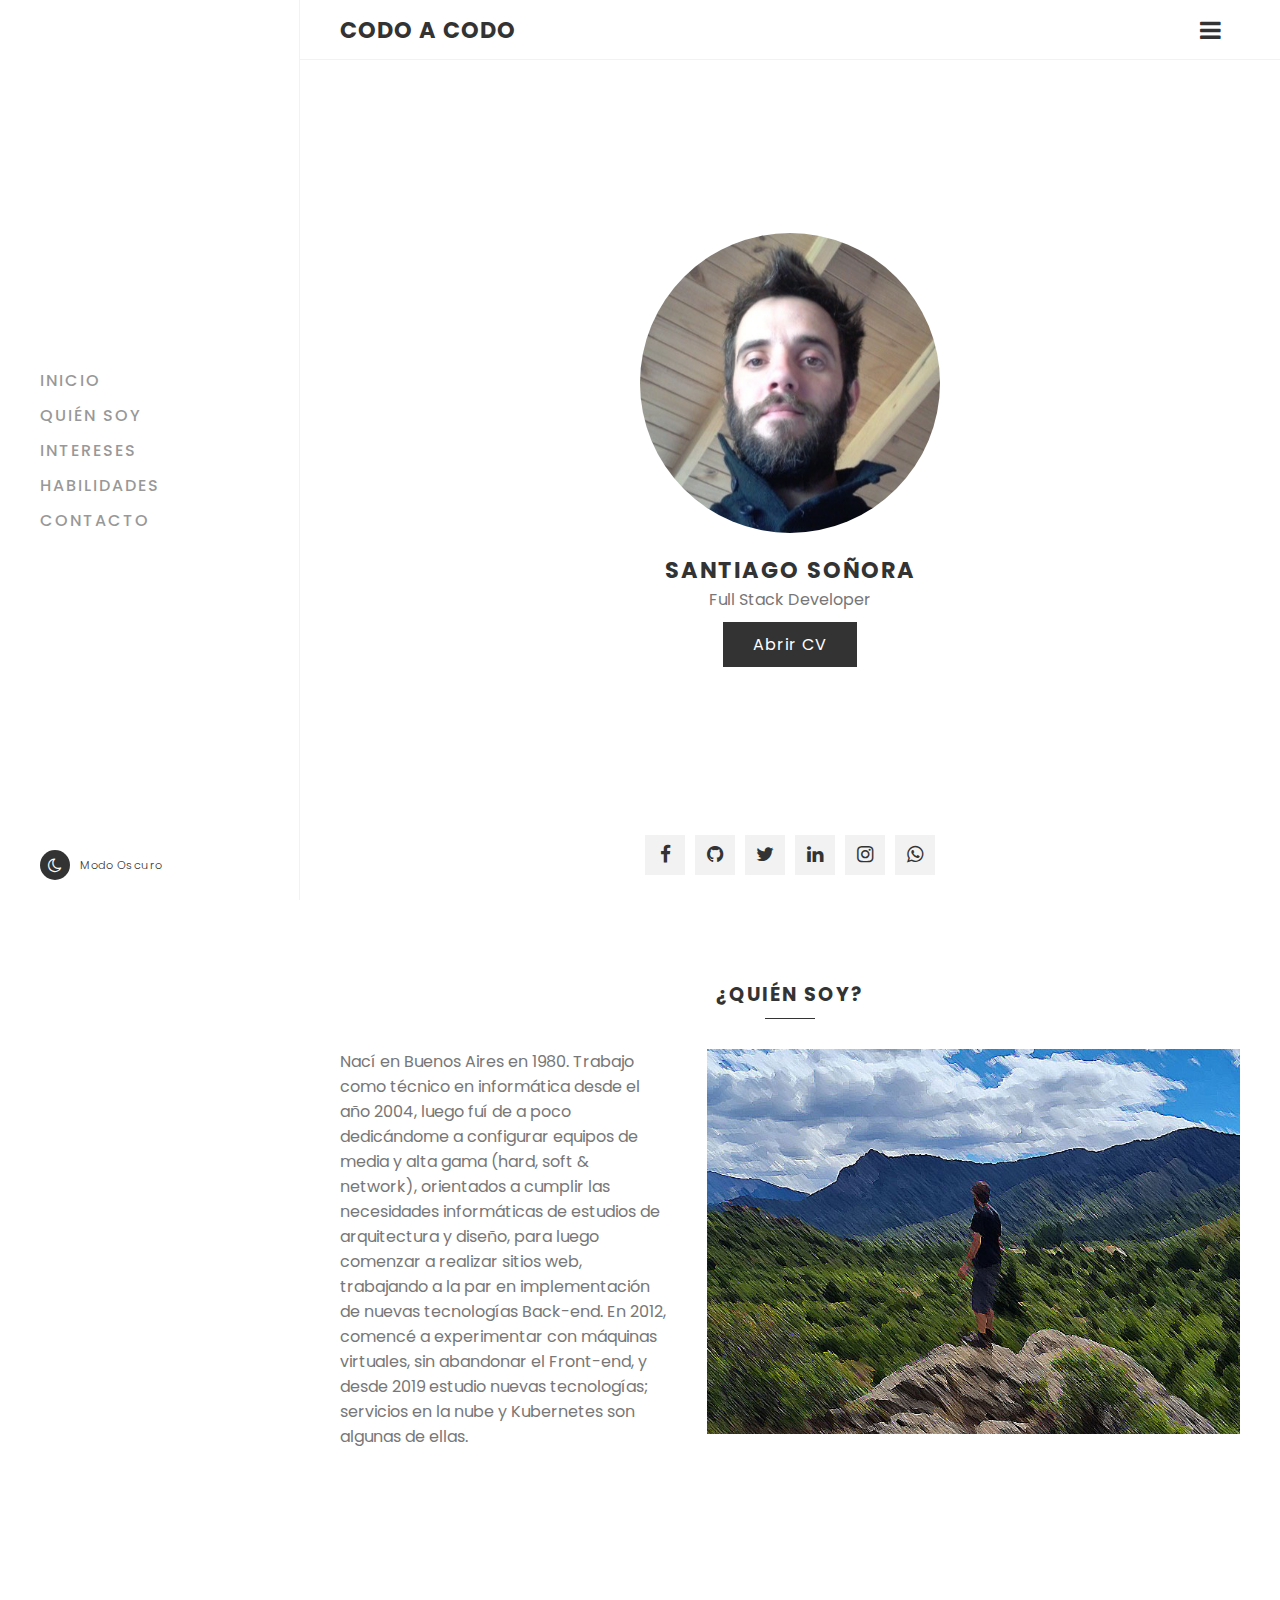
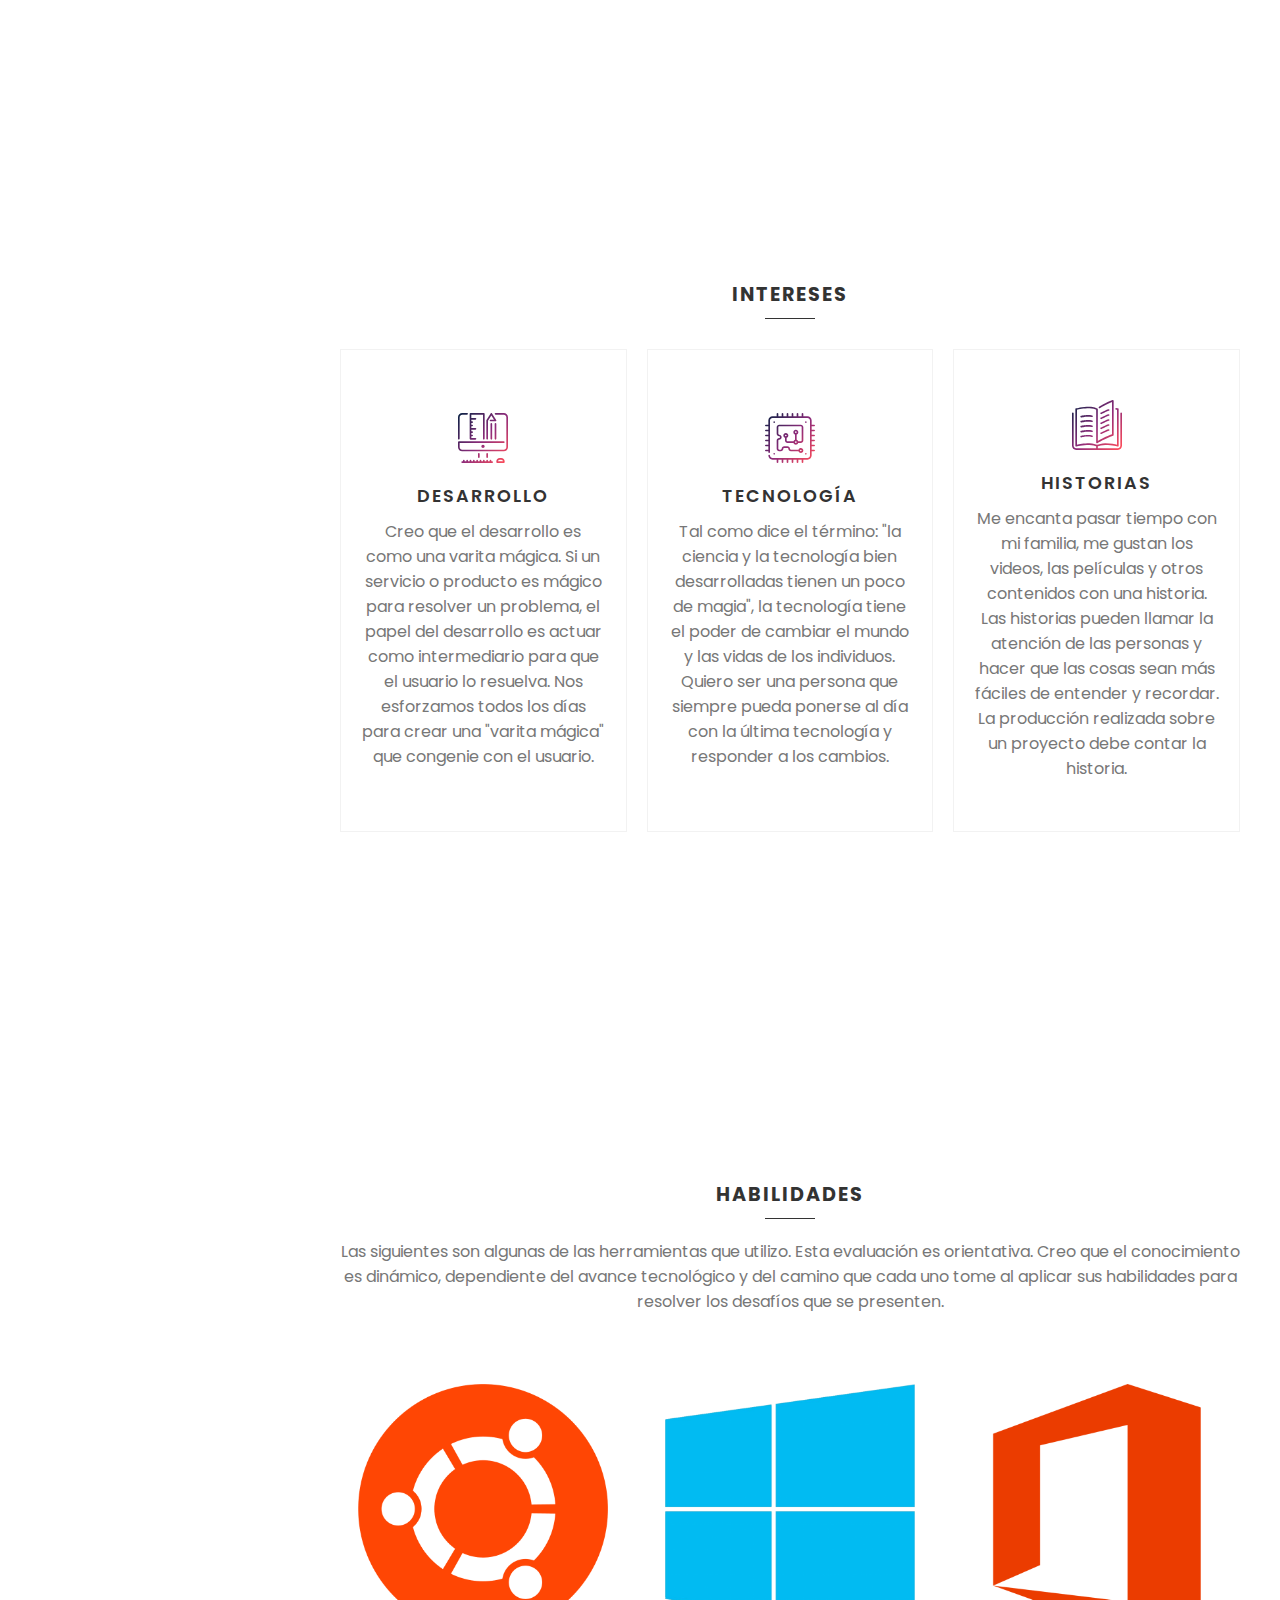
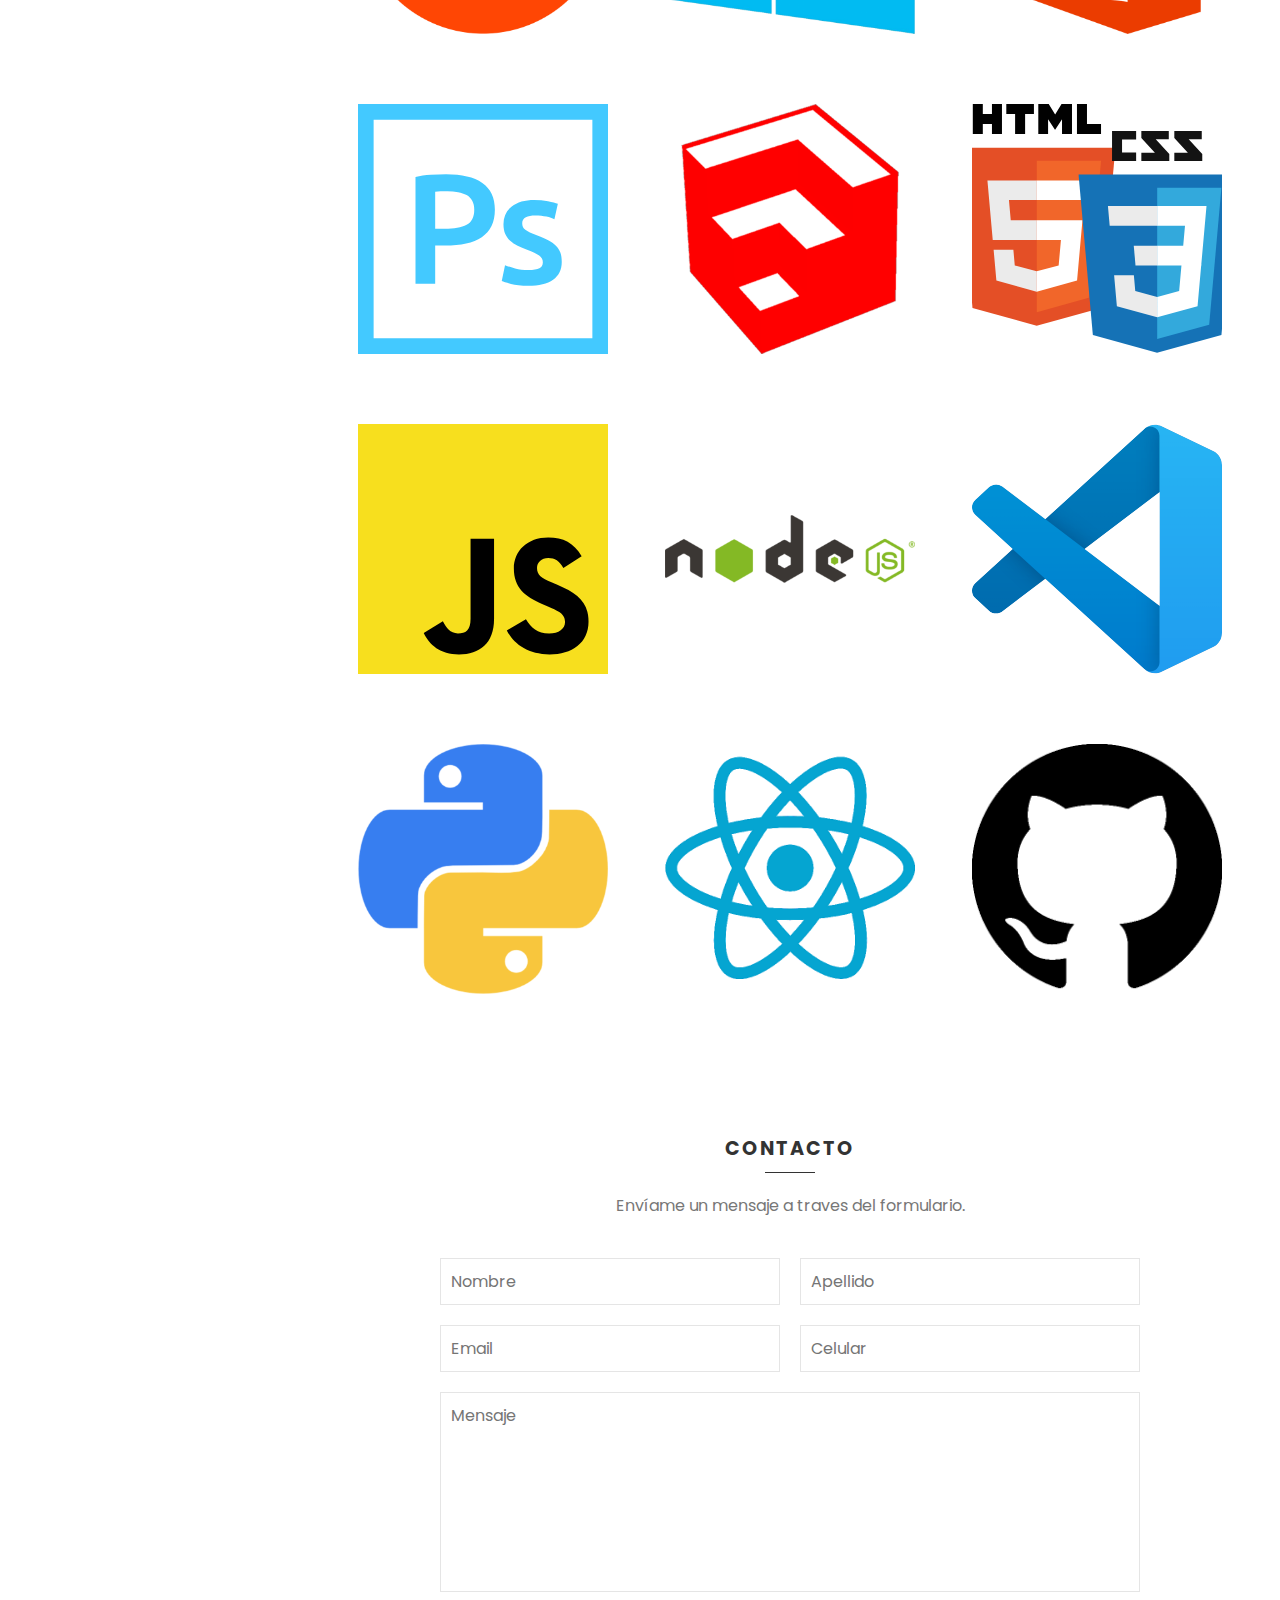
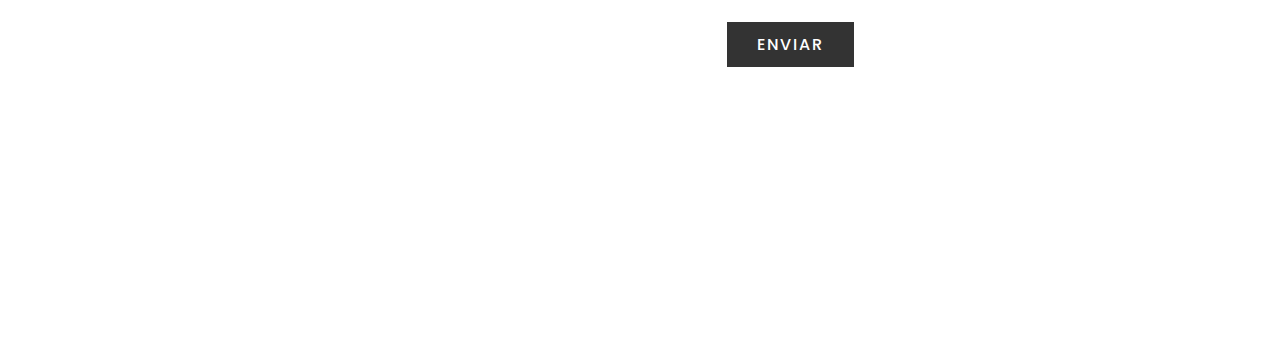
==== Website/index.html @ 081f9bcc "Add files via upload" ====
<!DOCTYPE html>
<html lang="es">
<head>
    <meta charset="UTF-8">
    <link rel="icon" href="img/S.ico">
    <meta http-equiv="X-UA-Compatible" content="IE=edge">
    <meta name="viewport" content="width=device-width, initial-scale=1.0">
    <title>Santiago Soñora</title>
    <link rel="stylesheet" href="https://cdnjs.cloudflare.com/ajax/libs/font-awesome/4.7.0/css/font-awesome.css" integrity="sha512-5A8nwdMOWrSz20fDsjczgUidUBR8liPYU+WymTZP1lmY9G6Oc7HlZv156XqnsgNUzTyMefFTcsFH/tnJE/+xBg==" crossorigin="anonymous" referrerpolicy="no-referrer" />
    <link rel="stylesheet" href="css/styles.css">
</head>
<body>
    <div class="contenedor">
        <div class="selector">
            <ul>
                <li><a href="#inicio" onclick="toggleMenu();">Inicio</a></li>
                <li><a href="#quiensoy" onclick="toggleMenu();">Quién Soy</a></li>
                <li><a href="#intereses" onclick="toggleMenu();">Intereses</a></li>
                <li><a href="#habilidades" onclick="toggleMenu();">Habilidades</a></li>
                <li><a href="#contacto" onclick="toggleMenu();">Contacto</a></li>
            </ul>
            <div class="tema"></div>
        </div>
        <div class="principal">
            <div class="superior">
                <a href="#" class="logo">Codo a codo</a>
                <div class="toggle">
                    <i class="fa fa-bars" aria-hidden="true"></i>
                </div>                
            </div>

            <!-- Inicio -->
            <section class="inicio" id="inicio">
                <div class="contenido">
                    <div class="imgBx">
                        <img src="img/user.jpg" alt="">
                    </div>
                    <h3>Santiago Soñora</h3>
                    <p>Full Stack Developer</p>
                    <a href="CV/index.html" class="btn">Abrir CV</a>
                    <ul class="RedesSociales">
                        <li><a href="https://www.facebook.com/sntgchns"><i class="fa fa-facebook" aria-hidden="true"></i></a></li>
                        <li><a href="https://github.com/sntgchns"><i class="fa fa-github" aria-hidden="true"></i></a></li>
                        <li><a href="https://twitter.com/santiagochinas"><i class="fa fa-twitter" aria-hidden="true"></i></a></li>
                        <li><a href="https://linkedin.com/in/sntgchns"><i class="fa fa-linkedin" aria-hidden="true"></i></a></li>
                        <li><a href="https://instagram.com/santiagochinas"><i class="fa fa-instagram" aria-hidden="true"></i></a></li>
                        <li><a href="https://wa.me/5492944960009"><i class="fa fa-whatsapp" aria-hidden="true"></i></a></li>
                    </ul>
                </div>
            </section>

            <!-- Quién Soy -->
            <section class="quiensoy ajuste" id="quiensoy">
                <div class="título">
                    <h2>¿Quién Soy?</h2>
                </div>
                <div class="contenido">
                    <div class="textBox">
                        <p>Nací en Buenos Aires en 1980. Trabajo como técnico en informática desde el año 2004, luego fuí de a poco dedicándome a configurar equipos de media y alta gama (hard, soft & network), orientados a cumplir las necesidades informáticas de estudios de arquitectura y diseño, para luego comenzar a realizar sitios web, trabajando a la par en implementación de nuevas tecnologías Back-end. En 2012, comencé a experimentar con máquinas virtuales, sin abandonar el Front-end, y desde 2019 estudio nuevas tecnologías; servicios en la nube y Kubernetes son algunas de ellas.</p>
                    </div>
                    <div class="imgBx">
                        <img src="img/bg1.jpg" alt="">
                    </div>
                </div>
            </section>

            <!-- Intereses -->
            <section class="intereses ajuste" id="intereses">
                <div class="título">
                    <h2>INTERESES</h2>
                    <p></p>
                </div>
                <div class="contenido">
                    <div class="intBox">
                        <img src="img/design-skills.svg" alt="">
                        <h2>DESARROLLO</h2>
                        <p>Creo que el desarrollo es como una varita mágica. Si un servicio o producto es mágico para resolver un problema, el papel del desarrollo es actuar como intermediario para que el usuario lo resuelva. Nos esforzamos todos los días para crear una "varita mágica" que congenie con el usuario.</p>
                    </div>
                    <div class="intBox">
                        <img src="img/tech.svg" alt="">
                        <h2>TECNOLOGÍA</h2>
                        <p>Tal como dice el término: "la ciencia y la tecnología bien desarrolladas tienen un poco de magia", la tecnología tiene el poder de cambiar el mundo y las vidas de los individuos. Quiero ser una persona que siempre pueda ponerse al día con la última tecnología y responder a los cambios.</p>
                    </div>
                    <div class="intBox">
                        <img src="img/book-open.svg" alt="">
                        <h2>HISTORIAS</h2>
                        <p>Me encanta pasar tiempo con mi familia, me gustan los videos, las películas y otros contenidos con una historia. Las historias pueden llamar la atención de las personas y hacer que las cosas sean más fáciles de entender y recordar. La producción realizada sobre un proyecto debe contar la historia.</p>
                    </div>
                </div>
            </section>

            <!-- Habilidades -->
            <section class="habilidades ajuste" id="habilidades">
                <div class="título">
                    <h2>HABILIDADES</h2>
                    <p>Las siguientes son algunas de las herramientas que utilizo. Esta evaluación es orientativa. Creo que el conocimiento es dinámico, dependiente del avance tecnológico y del camino que cada uno tome al aplicar sus habilidades para resolver los desafíos que se presenten.</p>
                </div>
                    <div class="contenido">
                        <div class="habBx">
                            <div class="imgBx">
                                <img src="img/Ubuntu.png" alt="">
                            </div>
                            <div class="textBx">
                                <h3>Linux </h3>
                                <p>7 Años</p>
                            </div>
                        </div>
                        <div class="habBx">
                            <div class="imgBx">
                                <img src="img/Windows.png" alt="">
                            </div>
                            <div class="textBx">
                                <h3>Windows </h3>
                                <p>15 Años</p>
                            </div>
                        </div>
                        <div class="habBx">
                            <div class="imgBx">
                                <img src="img/Office.png" alt="">
                            </div>
                            <div class="textBx">
                                <h3>Office </h3>
                                <p>15 Años</p>
                            </div>
                        </div>
                        <div class="habBx">
                            <div class="imgBx">
                                <img src="img/ps.svg" alt="">
                            </div>
                            <div class="textBx">
                                <h3>Photoshop </h3>
                                <p>3 Años</p>
                            </div>
                        </div>
                        <div class="habBx">
                            <div class="imgBx">
                                <img src="img/SketchUp.png" alt="">
                            </div>
                            <div class="textBx">
                                <h3>SketchUp </h3>
                                <p>7 Años</p>
                            </div>
                        </div>
                        <div class="habBx">
                            <div class="imgBx">
                                <img src="img/html.svg" alt="">
                            </div>
                            <div class="textBx">
                                <h3>HTML/CSS </h3>
                                <p>2 Años</p>
                            </div>
                        </div>
                        <div class="habBx">
                            <div class="imgBx">
                                <img src="img/js.svg" alt="">
                            </div>
                            <div class="textBx">
                                <h3>JavaScript </h3>
                                <p>1 Año</p>
                            </div>
                        </div>
                        <div class="habBx">
                            <div class="imgBx">
                                <img src="img/NodeJS.png" alt="">
                            </div>
                            <div class="textBx">
                                <h3>Node JS </h3>
                                <p>1 Año</p>
                            </div>
                        </div>
                        <div class="habBx">
                            <div class="imgBx">
                                <img src="img/vscode.svg" alt="">
                            </div>
                            <div class="textBx">
                                <h3>Visual Studio Code </h3>
                                <p>2 Años</p>
                            </div>
                        </div>
                        <div class="habBx">
                            <div class="imgBx">
                                <img src="img/Python.png" alt="">
                            </div>
                            <div class="textBx">
                                <h3>Python </h3>
                                <p>1 Año</p>
                            </div>
                        </div>
                        <div class="habBx">
                            <div class="imgBx">
                                <img src="img/React.png" alt="">
                            </div>
                            <div class="textBx">
                                <h3>React JS </h3>
                                <p>1 Año</p>
                            </div>
                        </div>
                        <div class="habBx">
                            <div class="imgBx">
                                <img src="img/github.png" alt="">
                            </div>
                            <div class="textBx">
                                <h3>GitHub </h3>
                                <p>1 Año</p>
                            </div>
                        </div>
                    </div>
            </section>

            <!-- Contacto -->
            <section class="contacto ajuste" id="contacto">
                <div class="título">
                    <h2>Contacto</h2>
                    <p>Envíame un mensaje a traves del formulario.</p>
                </div>
                <form action="enviar.php" class="formulario" method="post">
                    <div class="fila">
                        <input type="text" id="nombre" class="nombre" name="nombre" placeholder="Nombre" required>
                        <input type="text" id="apellido" class="apellido" name="apellido" placeholder="Apellido" required>
                    </div>
                    <div class="fila">
                        <input type="email" id="email" class="email" name="email" placeholder="Email" required>
                        <input type="number" id="celular" class="celular" name="celular" placeholder="Celular" required>
                    </div>
                    <div class="fila2">
                        <textarea id="mensaje" class="mensaje" name="mensaje" placeholder="Mensaje"></textarea>
                    </div>
                    <div class="fila2">
                        <input type="submit" class="btn" value="Enviar">
                    </div>
                </form>
            </section>

            <!-- Copyright
            <div class="copyright">
                <p>Copyright © 2021 Santiago Soñora. Derechos Reservados.</p>
            </div> -->
        </div>
    </div>
    <script>
        let toggle = document.querySelector('.toggle');
        let superior = document.querySelector('.superior');
        let selector = document.querySelector('.selector');
        let principal = document.querySelector('.principal');        
        let tema = document.querySelector('.tema');
        let body = document.querySelector('body');
        toggle.onclick = function(){
            toggle.classList.toggle('active');
            superior.classList.toggle('active');
            selector.classList.toggle('active');
            principal.classList.toggle('active');
        }
        tema.onclick = function(){
            body.classList.toggle('oscuro');
        }
            function toggleMenu(){
        let selector = document.querySelector('.selector');
        let principal = document.querySelector('.principal');
        selector.classList.remove('active');
        principal.classList.remove('active');
        }
    </script>
</body>
</html>
---- Website/css/styles.css ----
@import url('https://fonts.googleapis.com/css?family=Poppins:200,300,400,500,600,700,800,900&display=swap');
*
{
    margin: 0;
    padding: 0;
    box-sizing: border-box;
    font-family: 'Poppins', sans-serif;
    scroll-behavior: smooth;
}
:root
{
    --black: #333;
    --black2:#333;
    --white: #fff;
    --white2: #fff;
}
.oscuro
{
    --black: #fff;
    --black2:#444;
    --white: #333;
    --white2: #444;
}
body
{
    overflow-x: hidden;
}
.contenedor
{
    position: relative;
    width: 100%;
}
.selector
{
    position: fixed;
    width: 300px;
    height: 100%;
    border-right: 1px solid rgba(0, 0, 0, 0.05);
    background: var(--white2);
    display: flex;
    justify-content: center;
    align-items: center;
    overflow: hidden;
    transition: width 0.5s, left 0.5s;
}
.oscuro .selector
{
    border-right: 1px solid rgba(0, 0, 0, 0.5);
}
.selector.active
{
    width: 0;
}
.selector ul
{
    position: relative;
    top: 0;
    left: 0;
    width: 100%;
    padding: 20px 40px;
}
.selector ul li
{
    position: relative;
    width: 100%;
    list-style: none;
}
.selector ul li a
{
    position: relative;
    display: block;
    width: 100%;
    margin: 10px 0;
    white-space: normal;
    display: flex;
    text-transform: uppercase;
    text-decoration: none;
    color: var(--black);
    font-weight: 500;
    letter-spacing: 2px;
    opacity: 0.5;
}
.selector ul li a:hover
{
    opacity: 1;
}
.principal
{
    position: absolute;
    width: calc(100% - 300px);
    left: 300px;
    background: var(--white);
    min-height: 100vh;
    transition: width 0.5s, left 0.5s;
}
.principal.active
{    
    width: calc(100% - 0px);
    left: 0px;
}
.principal .superior
{
    position: fixed;
    top: 0;
    width: calc(100% - 300px);
    left: 300px;
    background: var(--white2);
    border-bottom: 1px solid rgba(0, 0, 0, 0.05);
    height: 60px;
    padding: 0 40px;
    display: flex;
    justify-content: space-between;
    align-items: center;
    z-index: 1000;
    transition: width 0.5s, left 0.5s;
}
.oscuro .principal .superior
{
    border-bottom: 1px solid rgba(0, 0, 0, 0.5);
}
.principal .superior.active
{
    width: calc(100% - 0px);
    left: 0px;
}
.principal .superior .logo
{
    color: var(--black);
    font-weight: 700;
    text-decoration: none;
    font-size: 1.4em;
    text-transform: uppercase;
    letter-spacing: 1px;
}
.principal .superior .toggle
{
    position: relative;
    width: 60px;
    height: 60px;
    cursor: pointer;
    display: flex;
    justify-content: center;
    align-items: center;
    font-size: 24px;
    color: var(--black);
}
section
{
    position: relative;
    min-height: 100vh;
}
.inicio
{
    display: flex;
    justify-content: center;
    align-items: center;
    padding: 0 20px;
}
.inicio .contenido
{
    display: flex;
    flex-direction: column;
    align-items: center;
    justify-content: center;
}
.inicio .imgBx
{
    position: relative;
    width: 300px;
    height: 300px;
    overflow: hidden;
    border-radius: 50%;
    margin-bottom: 20px;
}
.inicio .imgBx img
{
    position: absolute;
    top: 0;
    left: 0;
    width: 100%;
    height: 100%;
    object-fit: cover;
}
h3
{
    position: relative;
    font-size: 1.4em;
    color: var(--black);
    letter-spacing: 2px;
    text-transform: uppercase;
}
p
{
    color: #777;
}
.oscuro p
{
    color: var(--black);
}
.btn
{
    position: relative;
    display: inline-block;
    padding: 10px 30px;
    background: var(--black2);
    color: #fff;
    font-weight: 400;
    letter-spacing: 1px;
    margin-top: 10px;
    text-decoration: none;
}
.oscuro .btn:hover
{
    background: #2196f3;
}
.RedesSociales
{
    position: absolute;
    bottom: 20px;
    display: flex;
}
.RedesSociales li
{
    list-style: none;
}
.RedesSociales li a
{
    display: inline-block;
    width: 40px;
    height: 40px;
    background: rgba(0, 0, 0, 0.05);
    margin: 5px;
    display: flex;
    justify-content: center;
    align-items: center;
    text-decoration: none;
    color: var(--black);
    font-size: 1.2em;
}
.RedesSociales li a:hover
{
    background: var(--black2);
    color: #fff;
}
.oscuro .RedesSociales li a:hover
{
    background: #2196f3;
}
.ajuste
{
    position: relative;
    min-height: 100vh;
    width: 100%;
    padding: 0 40px;
    padding-top: 80px;
    background: var(--white);
    color: var(--black);
    display: inline-block;
}
.título
{
    width: 100%;
    text-align: center;
}
.título h2
{
    position: relative;
    text-transform: uppercase;
    letter-spacing: 2px;
    font-size: 1.2em;
    margin-bottom: 30px;
}
.título h2::before
{
    content: '';
    position: absolute;
    left: 50%;
    transform: translateX(-50%);
    bottom: -10px;
    width: 50px;
    height: 1px;
    background: var(--black);
}
.quiensoy .contenido
{
    display: flex;
    justify-content: space-between;
    margin-top: 40px;
}
.quiensoy .contenido .textBox
{
    width: 49%;
    min-height: 49%;
}
.quiensoy .contenido .imgBx
{
    margin-left: 40px;
}
.quiensoy .contenido .imgBx img
{
    max-width: 100%;
}
.intereses .contenido
{
    display: grid;
    grid-template-columns: repeat(3,1fr);
    grid-gap: 20px;
    margin: 40px 0;
}
.intereses .contenido .intBox
{
    border: 1px solid rgba(0, 0, 0, 0.05);
    padding: 50px 20px;
    display: flex;
    background: var(--white2);
    justify-content: center;
    align-items: center;
    flex-direction: column;
}
.oscuro .intereses .contenido .intBox:hover
{
    background: #2196f3;
}
.intereses .contenido .intBox img
{
    max-width: 50px;
}
.oscuro .intereses .contenido .intBox img
{
    filter: hue-rotate(315deg);
}
.intereses .contenido .intBox h2
{
    font-size: 1.1em;
    margin-top: 20px;
    margin-bottom: 10px;
    font-weight: 600;
    color: var(--black);
    text-align: center;
    letter-spacing: 2px;
    text-transform: uppercase;
}
.intereses .contenido .intBox p
{
    text-align: center;
}
.habilidades .contenido
{
    display: grid;
    grid-template-columns: repeat(3,1fr);
    grid-gap: 20px;
    margin: 40px 0;
}
.habilidades .contenido .habBx
{
    position: relative;
    width: 100%;
    height: 300px;
    overflow: hidden;
}
.habilidades .contenido .habBx .imgBx
{
    position: relative;
    width: 250px;
    height: 250px;
    margin: 30px auto;
    transform: translateY(0);
    transition: 0.5s ease-in-out;
}
.habilidades .contenido .habBx:hover .imgBx
{
    transform: translateY(-100%);
}
.habilidades .contenido .habBx .imgBx img
{
    position: absolute;
    top: 0;
    left: 0;
    width: 100%;
    height: 100%;
    object-fit: cover;
}
.habilidades .contenido .habBx .textBx
{
    position: absolute;
    top: 0;
    left: 0;
    width: 100%;
    height: 100%;
    background: var(--black);
    display: flex;
    flex-direction: column;
    justify-content: center;
    align-items: center;
    transform: translateY(100%);
    transition: 0.5s ease-in-out;
}
.oscuro .habilidades .contenido .habBx .textBx
{
    background: #444;
}
.habilidades .contenido .habBx:hover .textBx
{    
    transform: translateY(0);
}
.habilidades .contenido .habBx .textBx h3
{
    color: #fff;
    font-size: 1em;
}
.testimonials .contenido
{
    display: grid;
    grid-template-columns: repeat(2,1fr);
    grid-gap: 20px;
    margin: 40px 0;
}
.testimonials .contenido .testimonialsBox
{
    background: var(--white2);
    border: 1px solid rgba(0, 0, 0, 0.05);
    box-shadow: 0 5px 15px rgba(0, 0, 0, 0.05);
    padding: 20px;
}
.oscuro .testimonials .contenido .testimonialsBox:hover
{
    background: #2196f3;
}
.testimonials .contenido .testimonialsBox .imgBx
{
    position: relative;
    width: 80px;
    height: 80px;
    margin-bottom: 10px;
}
.testimonials .contenido .testimonialsBox .imgBx img
{
    position: absolute;
    top: 0;
    left: 0;
    width: 100%;
    height: 100%;
    object-fit: cover;
}
.testimonials .contenido .testimonialsBox p
{
    font-style: italic;
}
.testimonials .contenido .testimonialsBox h4
{
    text-align: right;
    margin-top: 20px;
    text-transform: uppercase;
    letter-spacing: 2px;
    font-size: 1em;
    color: var(--black);
    line-height: 1.2em;
    font-weight: 600;
    border-right: 4px solid var(--black);
    padding-right: 10px;
}
.testimonials .contenido .testimonialsBox h4 span
{
    text-transform: initial;
    color: #aaa;
    letter-spacing: 1px;
    font-weight: 300;
    font-size: 0.7em;
}
.contacto
{
    display: flex;
    justify-content: flex-start;
    align-items: center;
    flex-direction: column;
}
.contacto .formulario
{
    position: relative;
    width: 100%;
    max-width: 700px;
    margin-top: 20px;
}
.contacto .formulario .fila
{
    width: 100%;
    display: grid;
    grid-template-columns: repeat(2,1fr);
    grid-gap: 20px;
    margin-top: 20px;
}
.contacto .formulario .fila2
{
    width: 100%;
    display: flex;
    justify-content: center;
    align-items: center;
    margin-top: 20px;
}
.contacto .formulario .fila input,
.contacto .formulario .fila2 textarea
{
    width: 100%;
    padding: 10px;
    border: none;
    outline: none;
    color: var(--black);
    background: var(--white2);
    font-size: 16px;
    border: 1px solid rgba(0, 0, 0, 0.1);
}
.contacto .formulario .fila  input[type="number"]::-webkit-inner-spin-button
{
    -webkit-appearance: none;
    margin: 0;
}
.contacto .formulario .fila2 textarea
{
    resize: none;
    height: 200px;
}
.contacto .formulario .fila2 input[type="submit"]
{
    background: var(--black2);
    color: #fff;
    padding: 10px 30px;
    display: inline-block;
    font-weight: 500;
    letter-spacing: 2px;
    cursor: pointer;
    font-size: 16px;
    text-transform: uppercase;
    max-width: 150px;
    border: none;
}
.oscuro .contacto .formulario .fila2 input[type="submit"]:hover
{
    background: #2196f3;
}
.copyright
{
    position: relative;
    bottom: 0;
    padding: 10px 40px;
    text-align: center;
}
.tema
{
    position: absolute;
    bottom: 20px;
    left: 40px;
    width: 30px;
    height: 30px;
    background: var(--black);
    color: var(--white);
    cursor: pointer;
    border-radius: 50%;
    display: flex;
    justify-content: center;
    align-items: center;
}
.tema::before
{
    content: '\f186';
    font-family: fontAwesome;
}
.oscuro .tema::before
{
    content: '\f185';
    font-family: fontAwesome;
}
.tema::after
{
    content: 'Modo Oscuro';
    position: absolute;
    left: 40px;
    font-size: 0.7em;
    color: var(--black);
    white-space: nowrap;
    font-weight: 300;
    letter-spacing: 1px;
    pointer-events: none;
}
.oscuro .tema::after
{
    content: 'Modo Claro';
}
@media (max-width: 992px)
{
    .tema
    {
        left: 20px;
    }
    .selector
    {
        left: -100%;
    }
    .selector.active
    {
        left: 0;
        width: 100%;
    }
    .principal
    {
        width: 100%;
        left: 0;
    }
    .principal.active
    {
        left: 100%;
    }
    .principal .superior
    {
        width: 100%;
        left: 0;
        padding: 0 20px;
    }
    .selector ul
    {
        padding: 20px 20px;
    }
    .inicio .imgBx
    {
        width: 250px;
        height: 250px;
    }
    .inicio h3,
    .inicio p
    {
        text-align: center;
    }
    .ajuste
    {
        padding: 0 20px;
        padding-top: 80px;
    }
    .quiensoy .contenido
    {
        flex-direction: column;
    }
    .quiensoy .contenido .textBox
    {
        width: 100%;
        min-width: 100%;
    }
    .quiensoy .contenido .imgBx
    {
        margin-left: 0;
        margin-top: 20px;
    }
    .intereses .contenido
    {
        grid-template-columns: repeat(2,1fr);
    }
    .habilidades .contenido
    {
        grid-template-columns: repeat(2,1fr);
    }
}
@media (max-width: 767px)
{
    .intereses .contenido
    {
        grid-template-columns: repeat(1,1fr);
    }
    .habilidades .contenido
    {
        grid-template-columns: repeat(1,1fr);
    }
    .testimonials .contenido
    {
        grid-template-columns: repeat(1,1fr);
    }
    .contacto .formulario .fila
    {
        grid-template-columns: repeat(1,1fr);
    }
    .contacto
    {
        margin-bottom: 100px;
    }
    .copyright
    {
        padding: 10px 20px;
    }
}
@media (max-width: 480px)
{
    .selector
    {
        left: -100%;
    }
    .selector ul
    {
        height: 65%;
    }
    .selector ul li a
    {
        padding: 12px;
        font-size: 26px;
        letter-spacing: 10px;
    }
    .selector.active ul li a
    {
        padding: 12px;
        font-size: 26px;
        letter-spacing: 10px;
    }
    .selector.active ul li a:hover
    {
        padding: 12px;
        font-size: 26px;
        letter-spacing: 10px;
        opacity: 1;
    }
    .selector.active
    {
        left: 0;
        width: 100%;
    }
    .principal
    {
        width: 100%;
        left: 0;
    }
    .principal.active
    {
        left: -500px;
    }
    .principal .superior
    {
        width: 100%;
        left: 0;
        padding: 0 20px;
    }
    .principal .superior.active
    {
        width: 100%;
        left: 0;
        padding: 0 20px;
    }
}
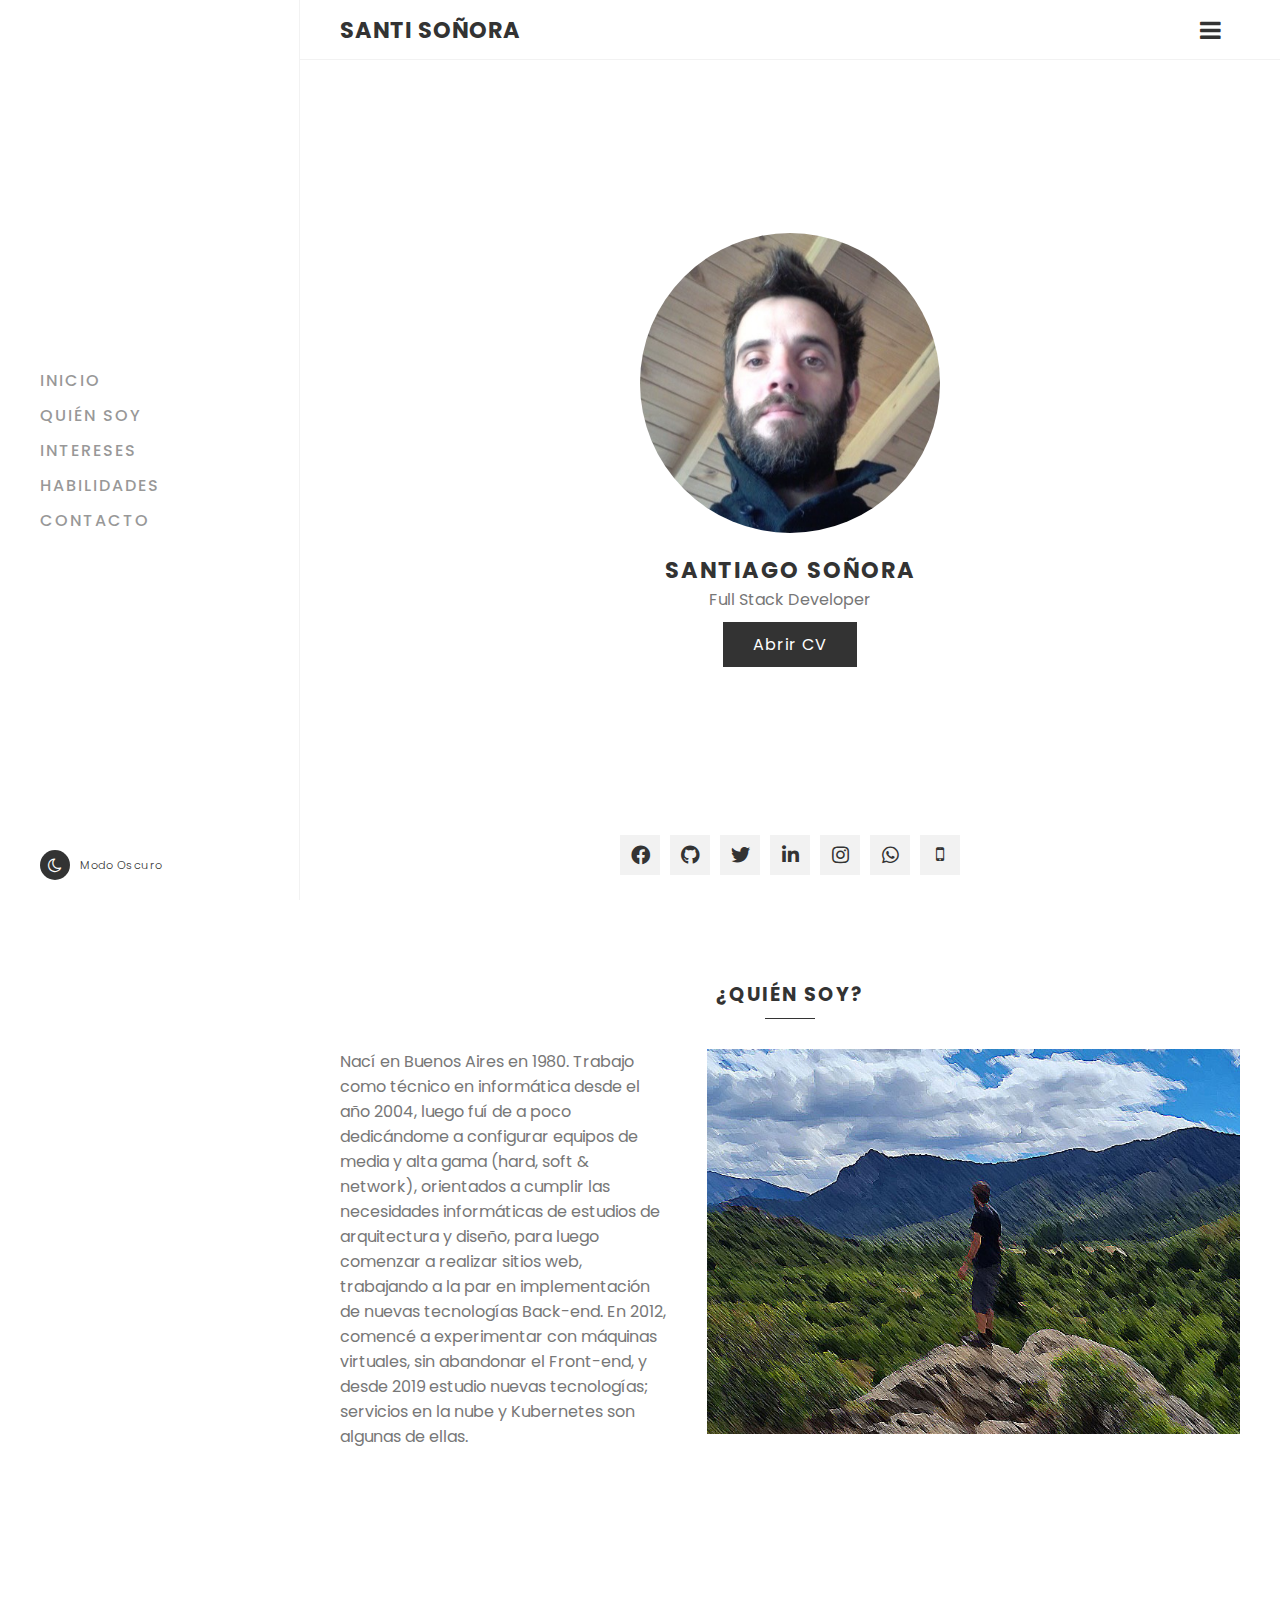
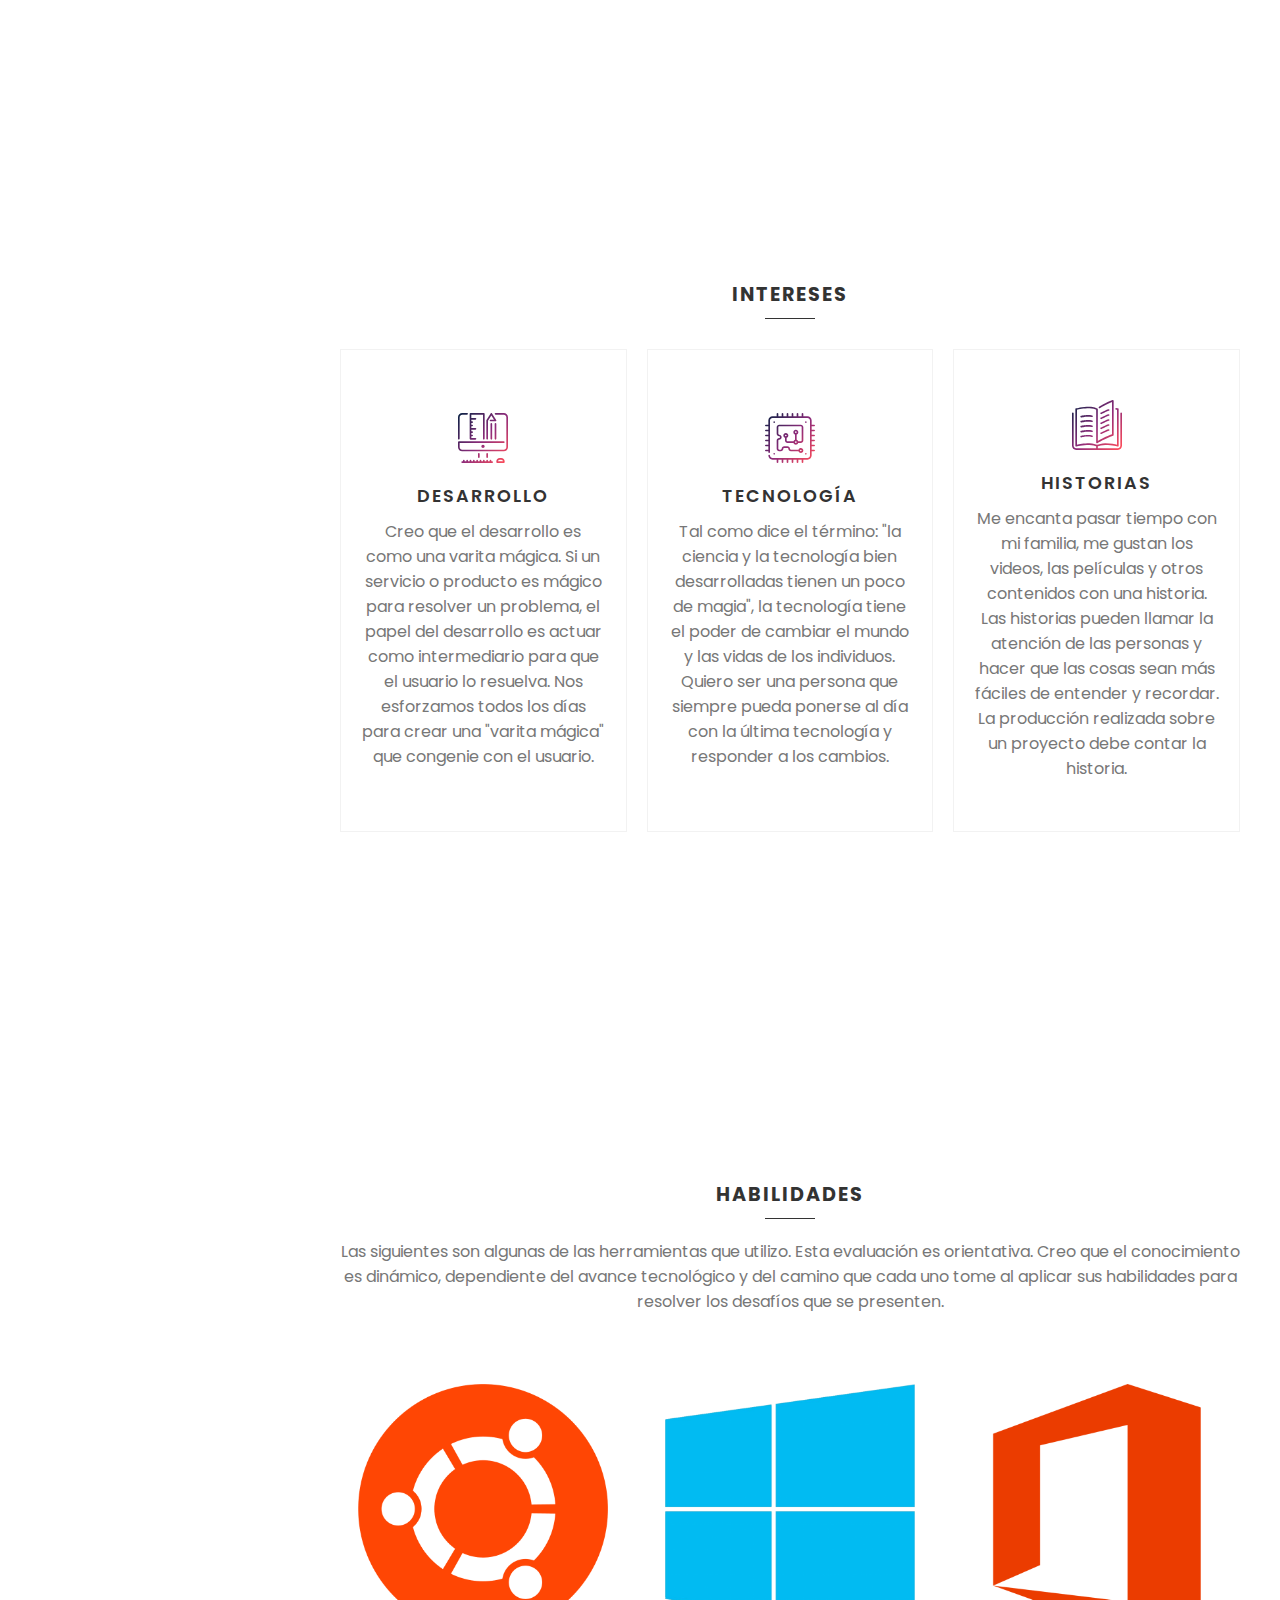
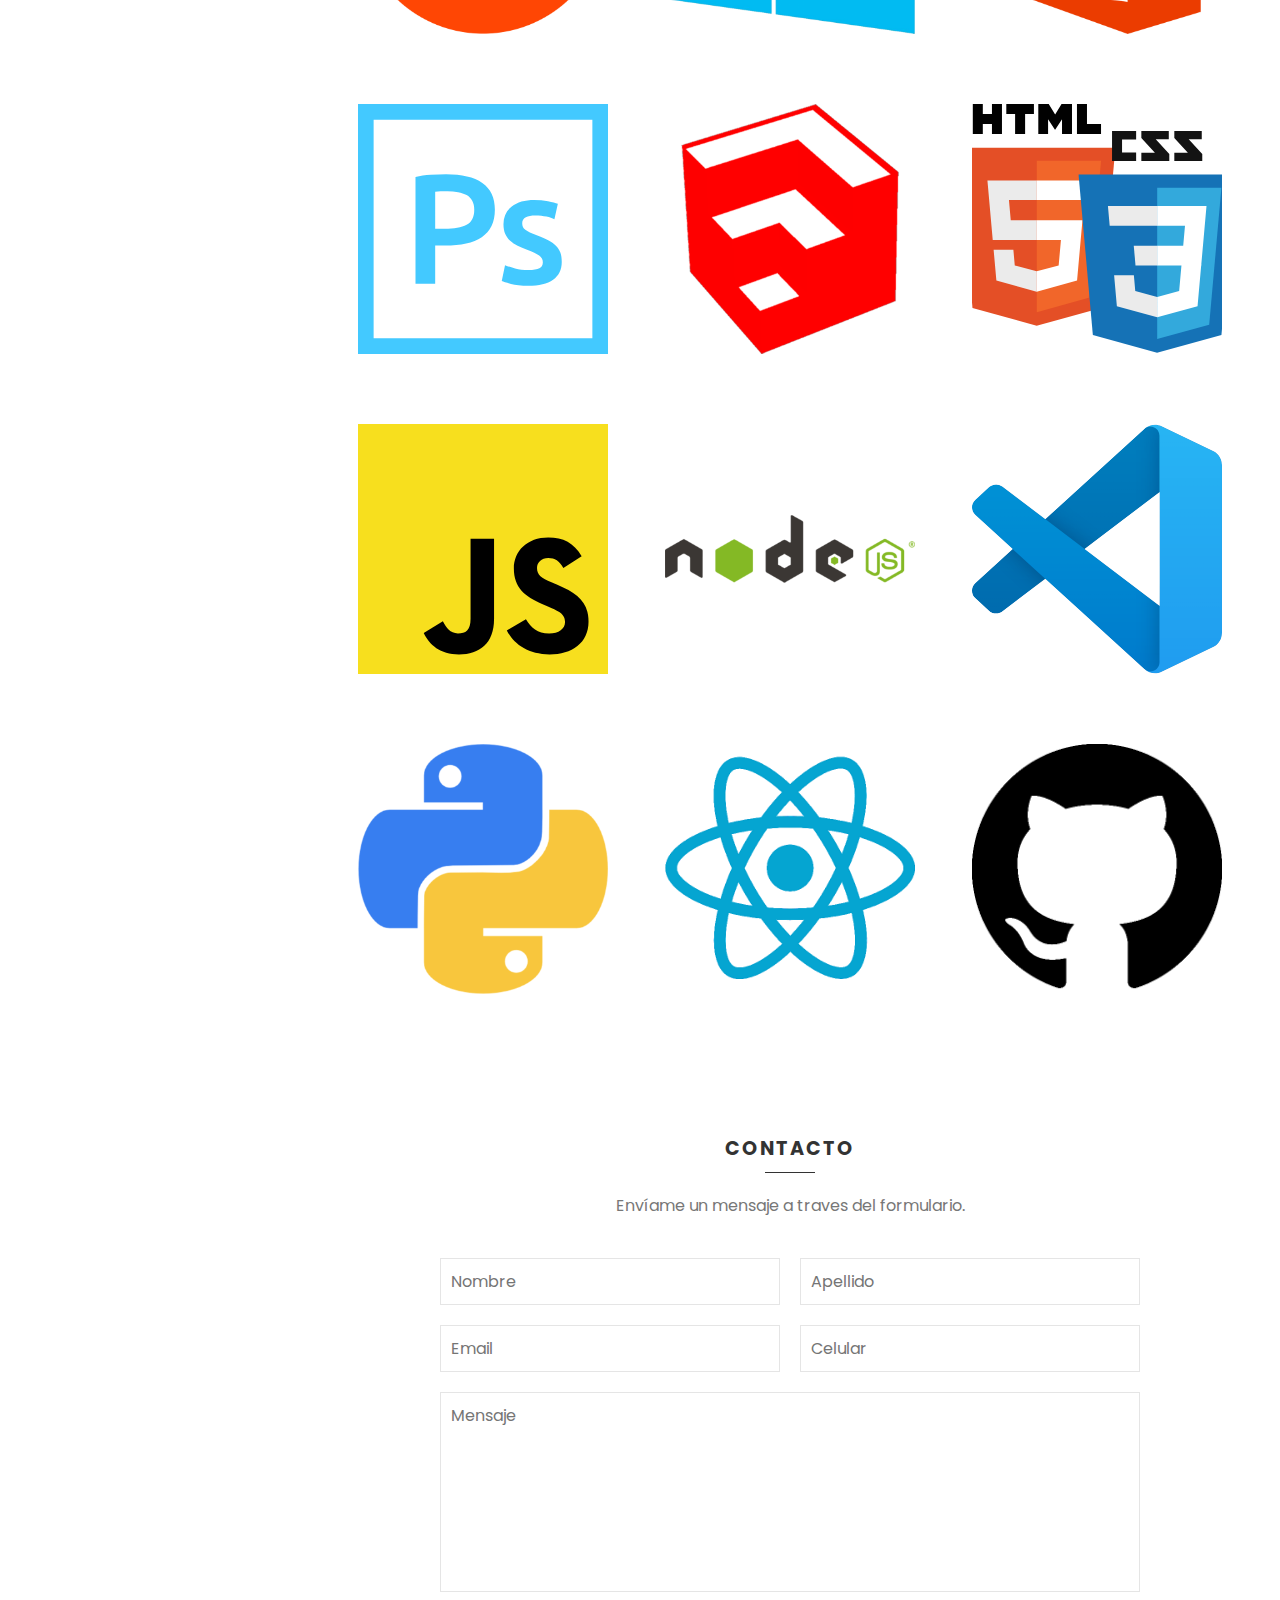
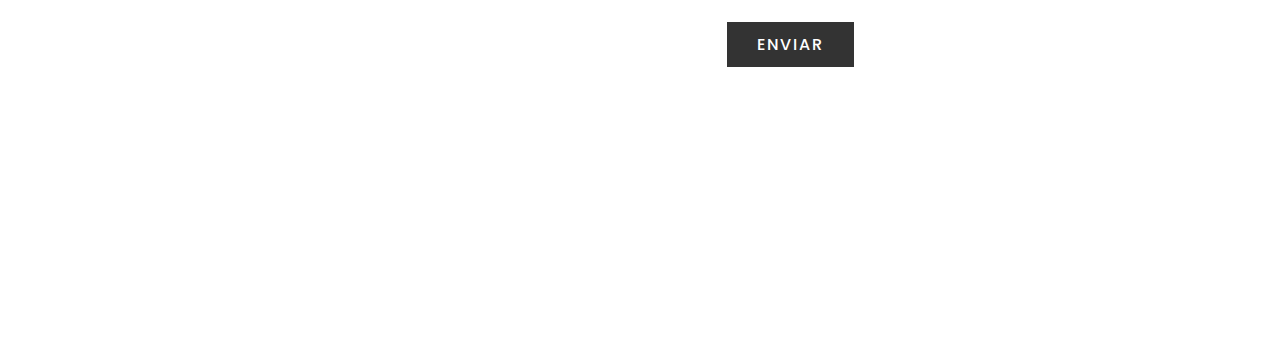
==== commit 91dcb4b5: "Add files via upload" ====
--- a/Website/index.html
+++ b/Website/index.html
@@ -6,7 +6,8 @@
     <meta http-equiv="X-UA-Compatible" content="IE=edge">
     <meta name="viewport" content="width=device-width, initial-scale=1.0">
     <title>Santiago Soñora</title>
-    <link rel="stylesheet" href="https://cdnjs.cloudflare.com/ajax/libs/font-awesome/4.7.0/css/font-awesome.css" integrity="sha512-5A8nwdMOWrSz20fDsjczgUidUBR8liPYU+WymTZP1lmY9G6Oc7HlZv156XqnsgNUzTyMefFTcsFH/tnJE/+xBg==" crossorigin="anonymous" referrerpolicy="no-referrer" />
+    <link rel="stylesheet" href="https://cdnjs.cloudflare.com/ajax/libs/font-awesome/5.15.4/css/all.min.css" integrity="sha512-1ycn6IcaQQ40/MKBW2W4Rhis/DbILU74C1vSrLJxCq57o941Ym01SwNsOMqvEBFlcgUa6xLiPY/NS5R+E6ztJQ==" crossorigin="anonymous" referrerpolicy="no-referrer">
+	<link rel="stylesheet" href="https://cdnjs.cloudflare.com/ajax/libs/font-awesome/4.7.0/css/font-awesome.css" integrity="sha512-5A8nwdMOWrSz20fDsjczgUidUBR8liPYU+WymTZP1lmY9G6Oc7HlZv156XqnsgNUzTyMefFTcsFH/tnJE/+xBg==" crossorigin="anonymous" referrerpolicy="no-referrer">
     <link rel="stylesheet" href="css/styles.css">
 </head>
 <body>
@@ -23,7 +24,7 @@
         </div>
         <div class="principal">
             <div class="superior">
-                <a href="#" class="logo">Codo a codo</a>
+                <a href="#" class="logo">Santi Soñora</a>
                 <div class="toggle">
                     <i class="fa fa-bars" aria-hidden="true"></i>
                 </div>                
@@ -39,12 +40,13 @@
                     <p>Full Stack Developer</p>
                     <a href="CV/index.html" class="btn">Abrir CV</a>
                     <ul class="RedesSociales">
-                        <li><a href="https://www.facebook.com/sntgchns"><i class="fa fa-facebook" aria-hidden="true"></i></a></li>
-                        <li><a href="https://github.com/sntgchns"><i class="fa fa-github" aria-hidden="true"></i></a></li>
-                        <li><a href="https://twitter.com/santiagochinas"><i class="fa fa-twitter" aria-hidden="true"></i></a></li>
-                        <li><a href="https://linkedin.com/in/sntgchns"><i class="fa fa-linkedin" aria-hidden="true"></i></a></li>
-                        <li><a href="https://instagram.com/santiagochinas"><i class="fa fa-instagram" aria-hidden="true"></i></a></li>
-                        <li><a href="https://wa.me/5492944960009"><i class="fa fa-whatsapp" aria-hidden="true"></i></a></li>
+                        <li><a href="https://www.facebook.com/sntgchns" title="Facebook"><i class="fab fa-facebook" aria-hidden="true"></i></a></li>
+                        <li><a href="https://github.com/sntgchns" title="GitHub"><i class="fab fa-github" aria-hidden="true"></i></a></li>
+                        <li><a href="https://twitter.com/santiagochinas" title="Twitter"><i class="fab fa-twitter" aria-hidden="true"></i></a></li>
+                        <li><a href="https://linkedin.com/in/sntgchns" title="LinkedIn"><i class="fab fa-linkedin" aria-hidden="true"></i></a></li>
+                        <li><a href="https://instagram.com/santiagochinas" title="Instagram"><i class="fab fa-instagram" aria-hidden="true"></i></a></li>
+                        <li><a href="https://wa.me/5492944960009" title="WhatsApp"><i class="fab fa-whatsapp" aria-hidden="true"></i></a></li>
+						<li><a href="tel:+5492944960009" aria-label="Phone" title="Llamar" target="_blank"><i class="fa fa-mobile" aria-hidden="true"></i></a>
                     </ul>
                 </div>
             </section>
@@ -223,7 +225,7 @@
                         <input type="number" id="celular" class="celular" name="celular" placeholder="Celular" required>
                     </div>
                     <div class="fila2">
-                        <textarea id="mensaje" class="mensaje" name="mensaje" placeholder="Mensaje"></textarea>
+                        <textarea id="mensaje" class="mensaje" name="mensaje" placeholder="Mensaje" required></textarea>
                     </div>
                     <div class="fila2">
                         <input type="submit" class="btn" value="Enviar">
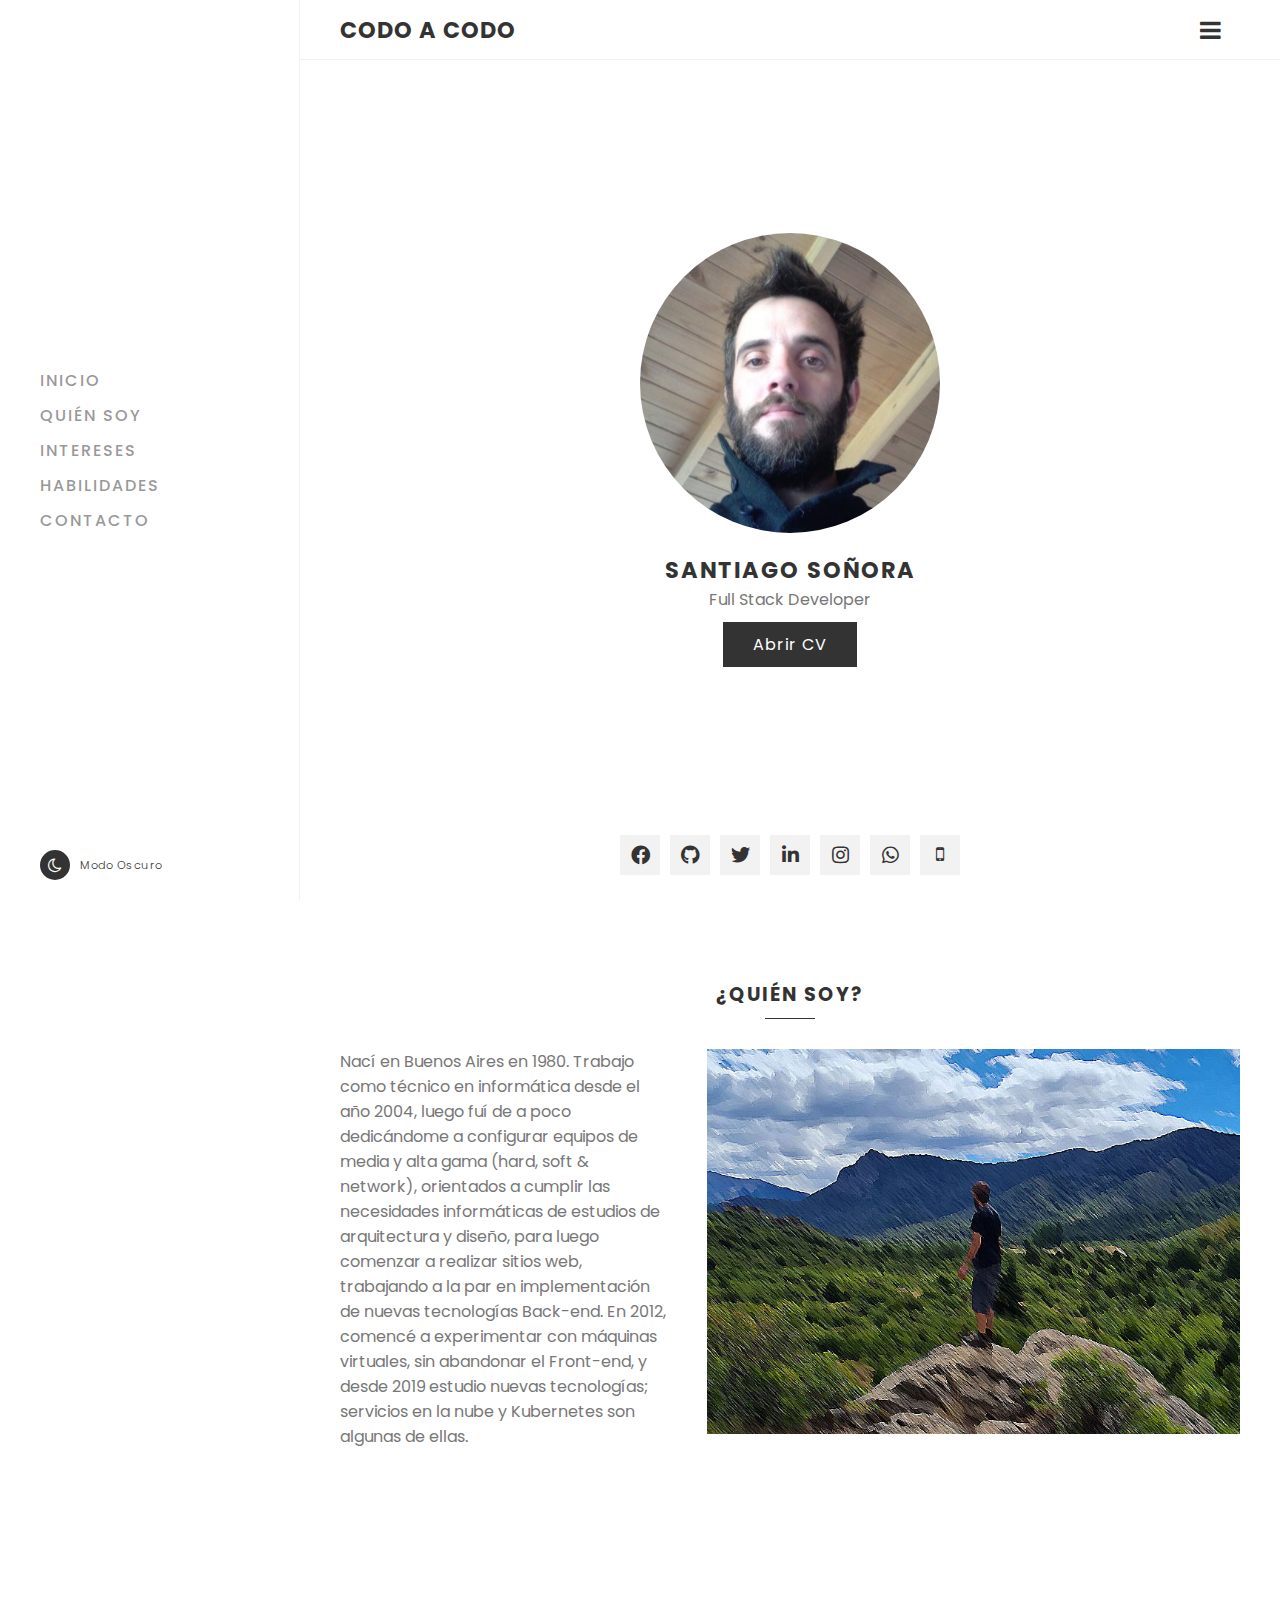
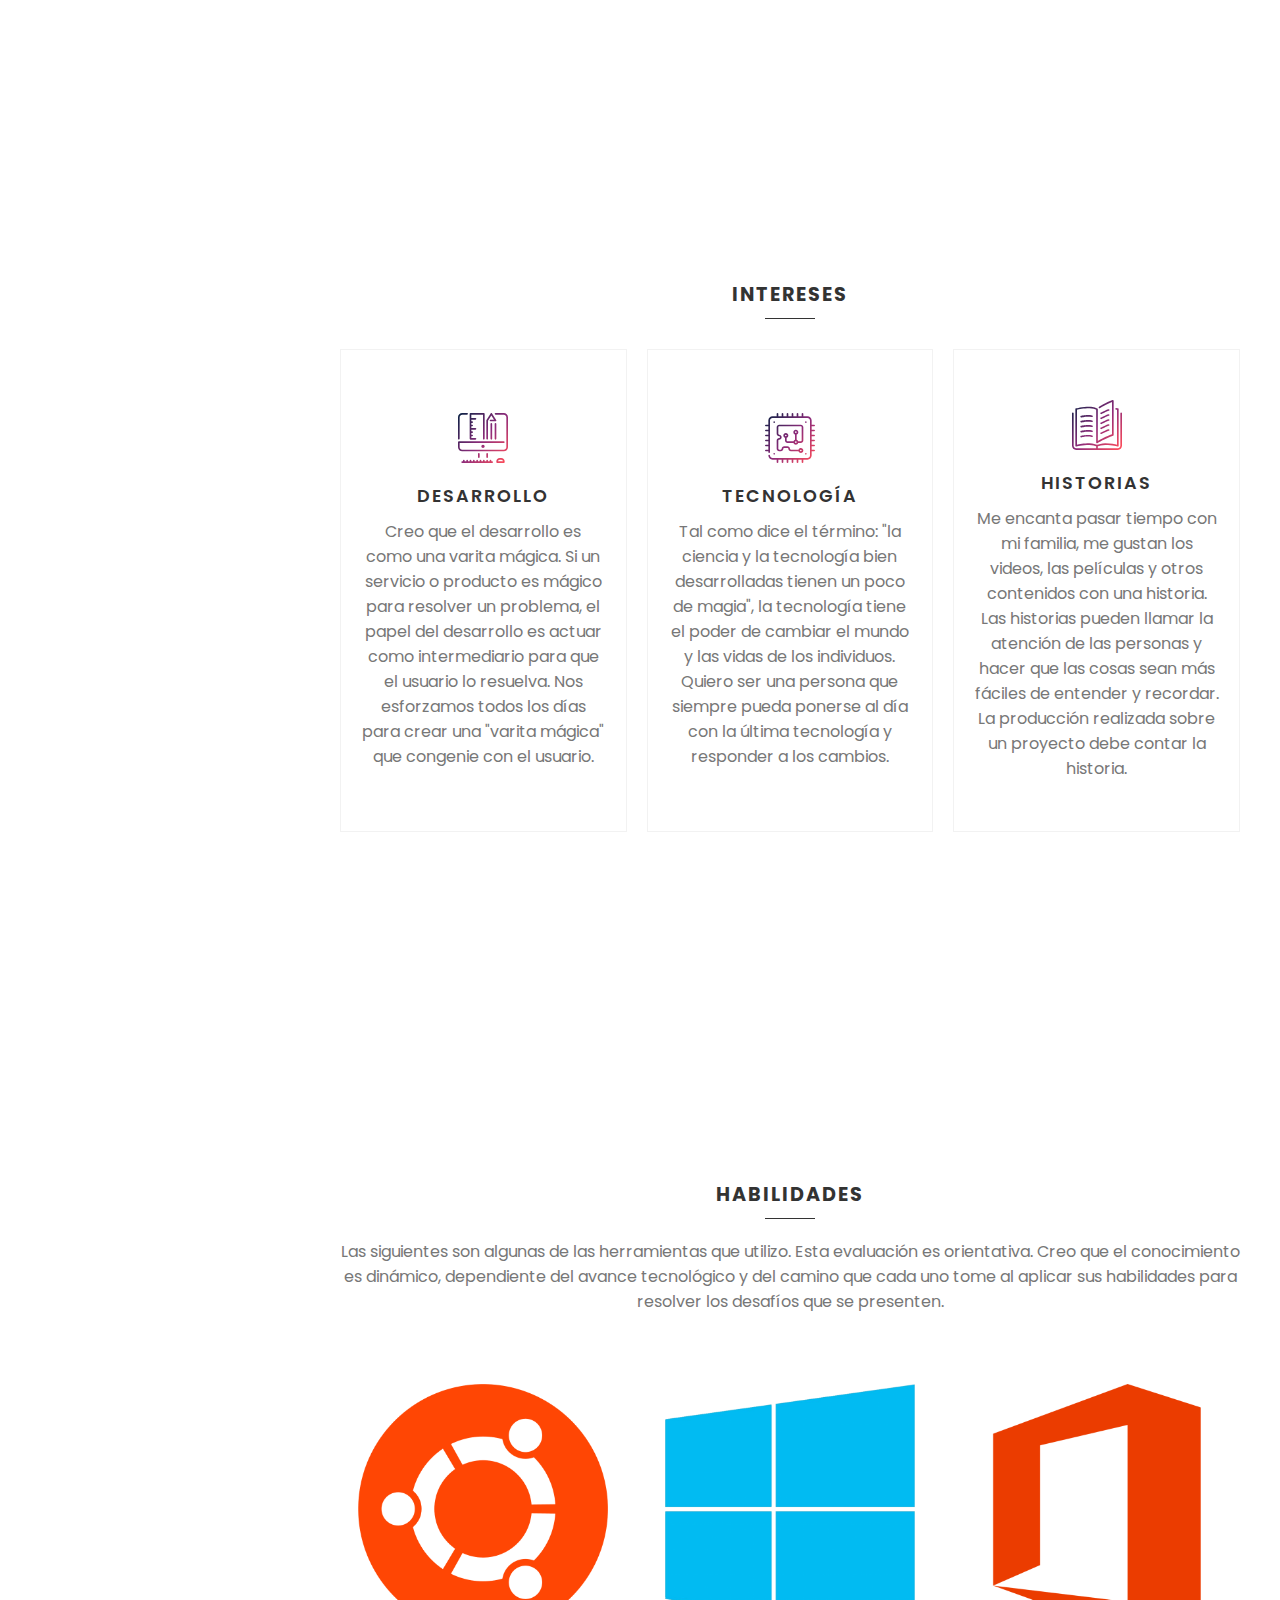
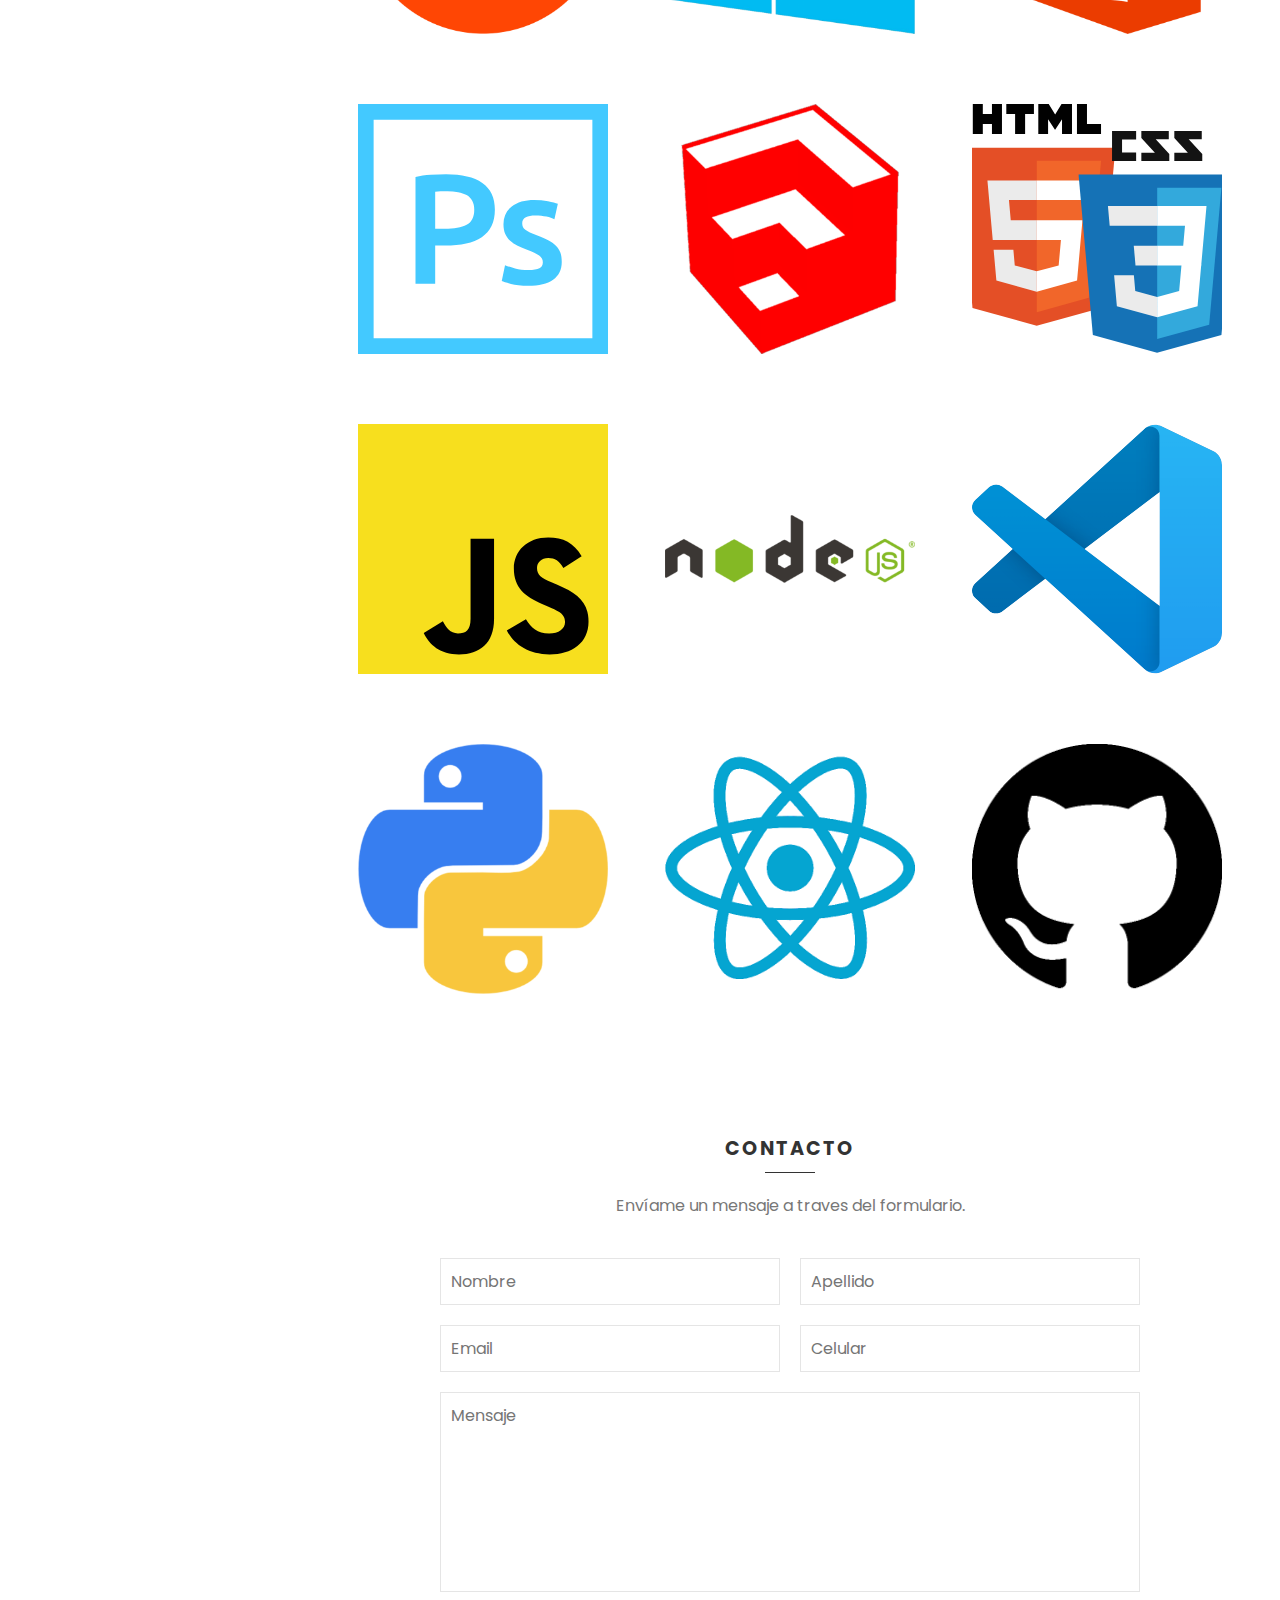
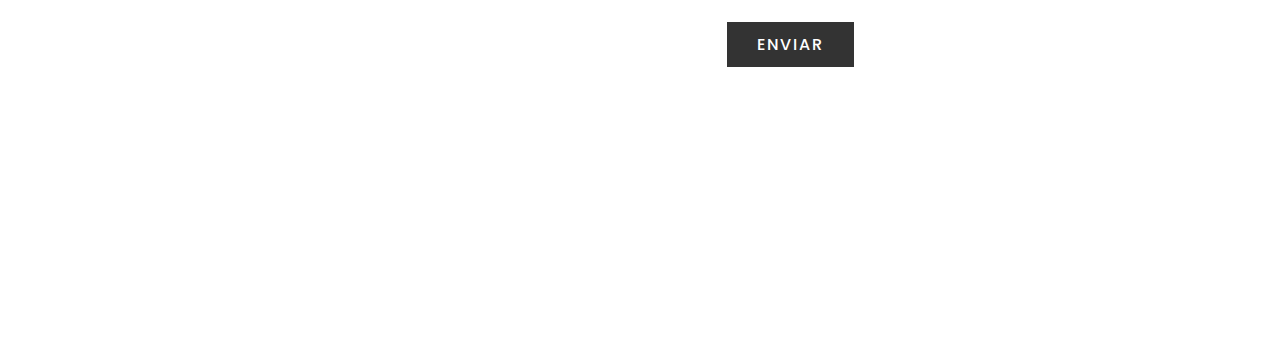
==== commit 8b6ebd2e: "Update index.html" ====
--- a/Website/index.html
+++ b/Website/index.html
@@ -7,7 +7,7 @@
     <meta name="viewport" content="width=device-width, initial-scale=1.0">
     <title>Santiago Soñora</title>
     <link rel="stylesheet" href="https://cdnjs.cloudflare.com/ajax/libs/font-awesome/5.15.4/css/all.min.css" integrity="sha512-1ycn6IcaQQ40/MKBW2W4Rhis/DbILU74C1vSrLJxCq57o941Ym01SwNsOMqvEBFlcgUa6xLiPY/NS5R+E6ztJQ==" crossorigin="anonymous" referrerpolicy="no-referrer">
-	<link rel="stylesheet" href="https://cdnjs.cloudflare.com/ajax/libs/font-awesome/4.7.0/css/font-awesome.css" integrity="sha512-5A8nwdMOWrSz20fDsjczgUidUBR8liPYU+WymTZP1lmY9G6Oc7HlZv156XqnsgNUzTyMefFTcsFH/tnJE/+xBg==" crossorigin="anonymous" referrerpolicy="no-referrer">
+    <link rel="stylesheet" href="https://cdnjs.cloudflare.com/ajax/libs/font-awesome/4.7.0/css/font-awesome.css" integrity="sha512-5A8nwdMOWrSz20fDsjczgUidUBR8liPYU+WymTZP1lmY9G6Oc7HlZv156XqnsgNUzTyMefFTcsFH/tnJE/+xBg==" crossorigin="anonymous" referrerpolicy="no-referrer">
     <link rel="stylesheet" href="css/styles.css">
 </head>
 <body>
@@ -24,7 +24,7 @@
         </div>
         <div class="principal">
             <div class="superior">
-                <a href="#" class="logo">Santi Soñora</a>
+                <a href="#" class="logo">Codo a Codo</a>
                 <div class="toggle">
                     <i class="fa fa-bars" aria-hidden="true"></i>
                 </div>                
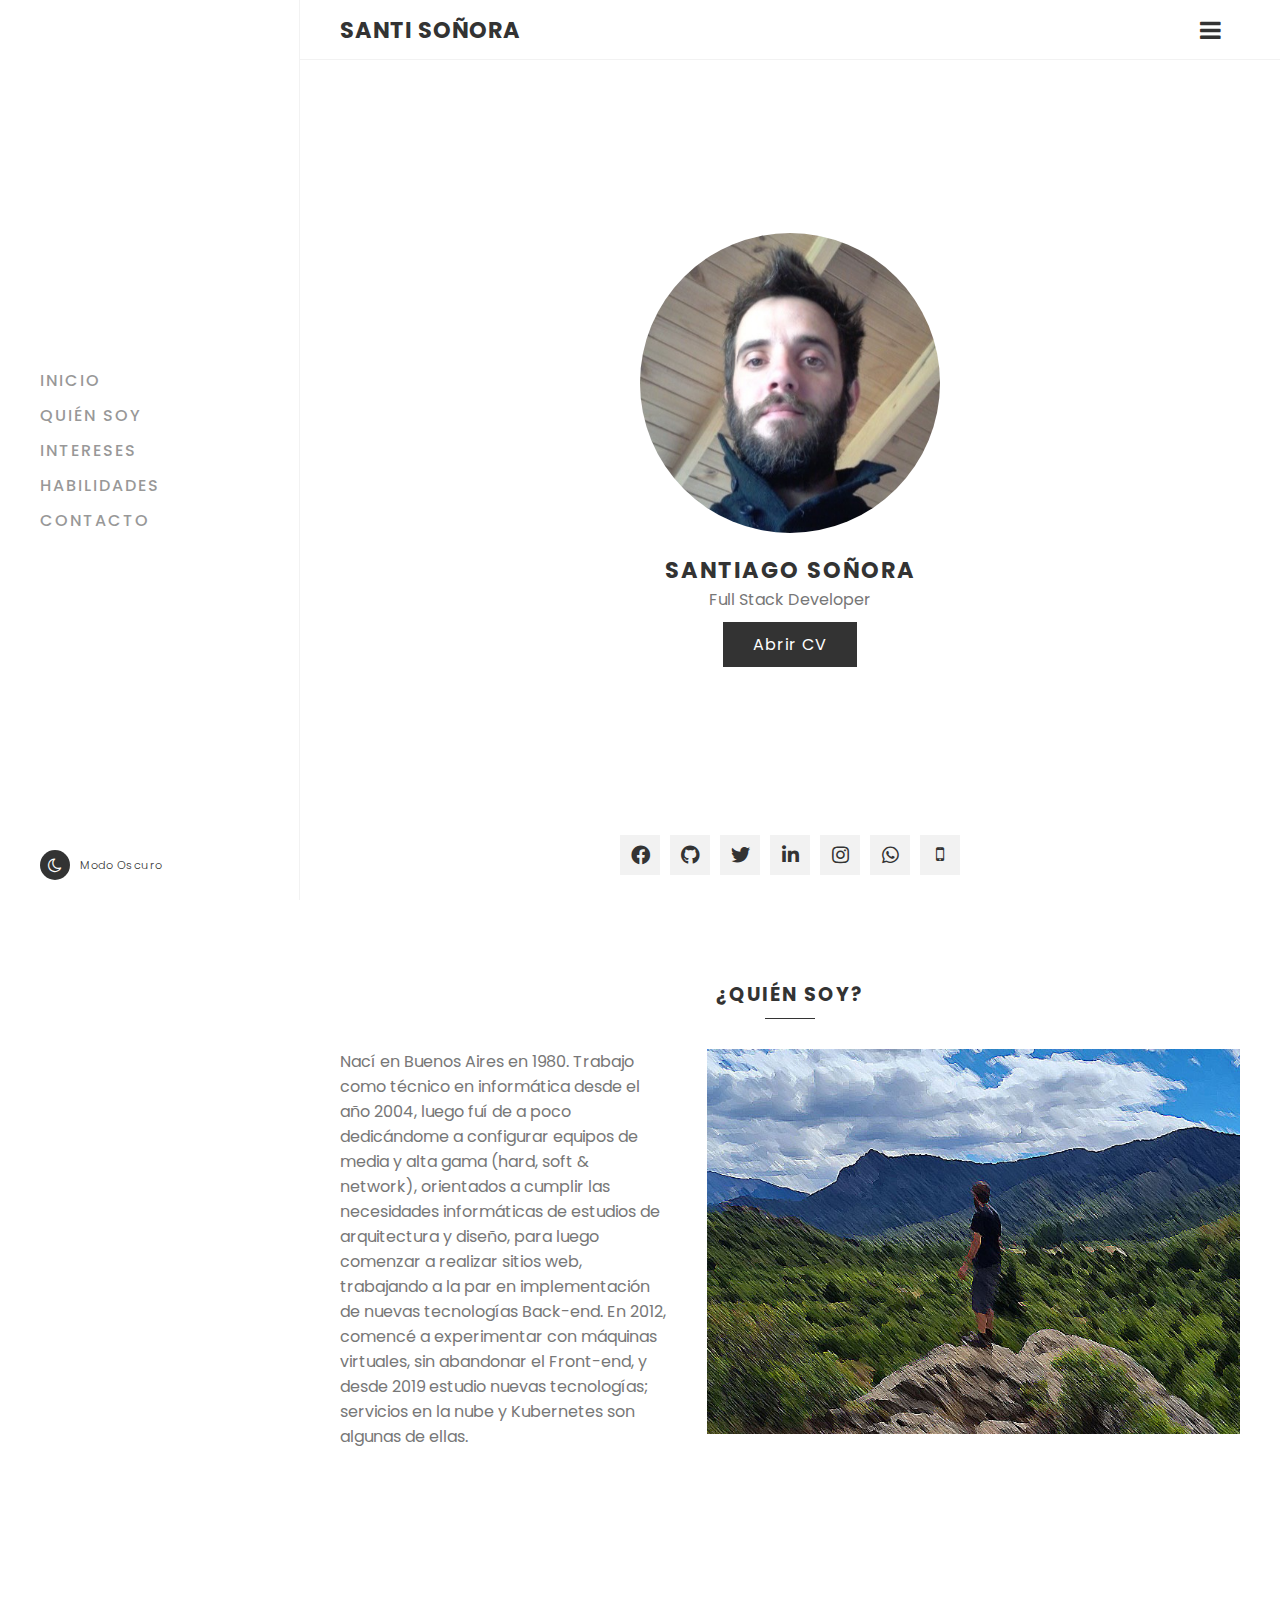
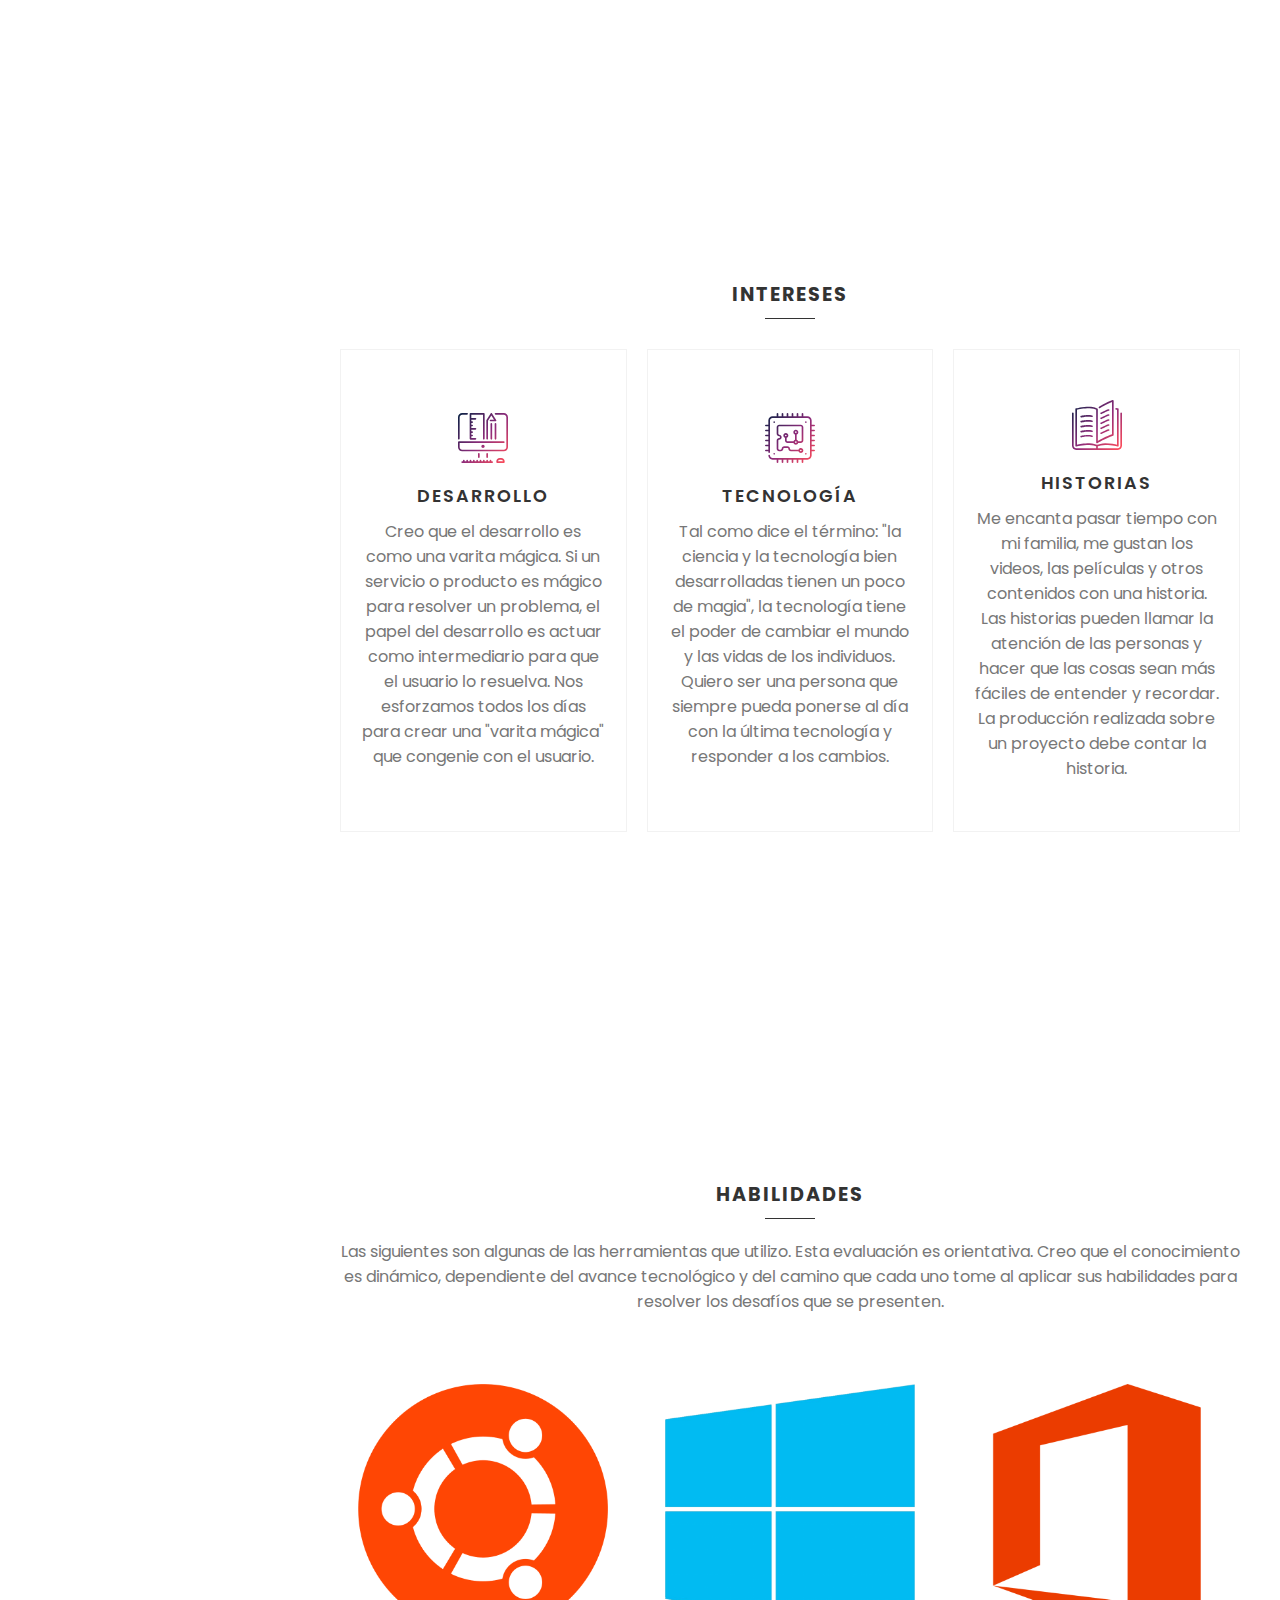
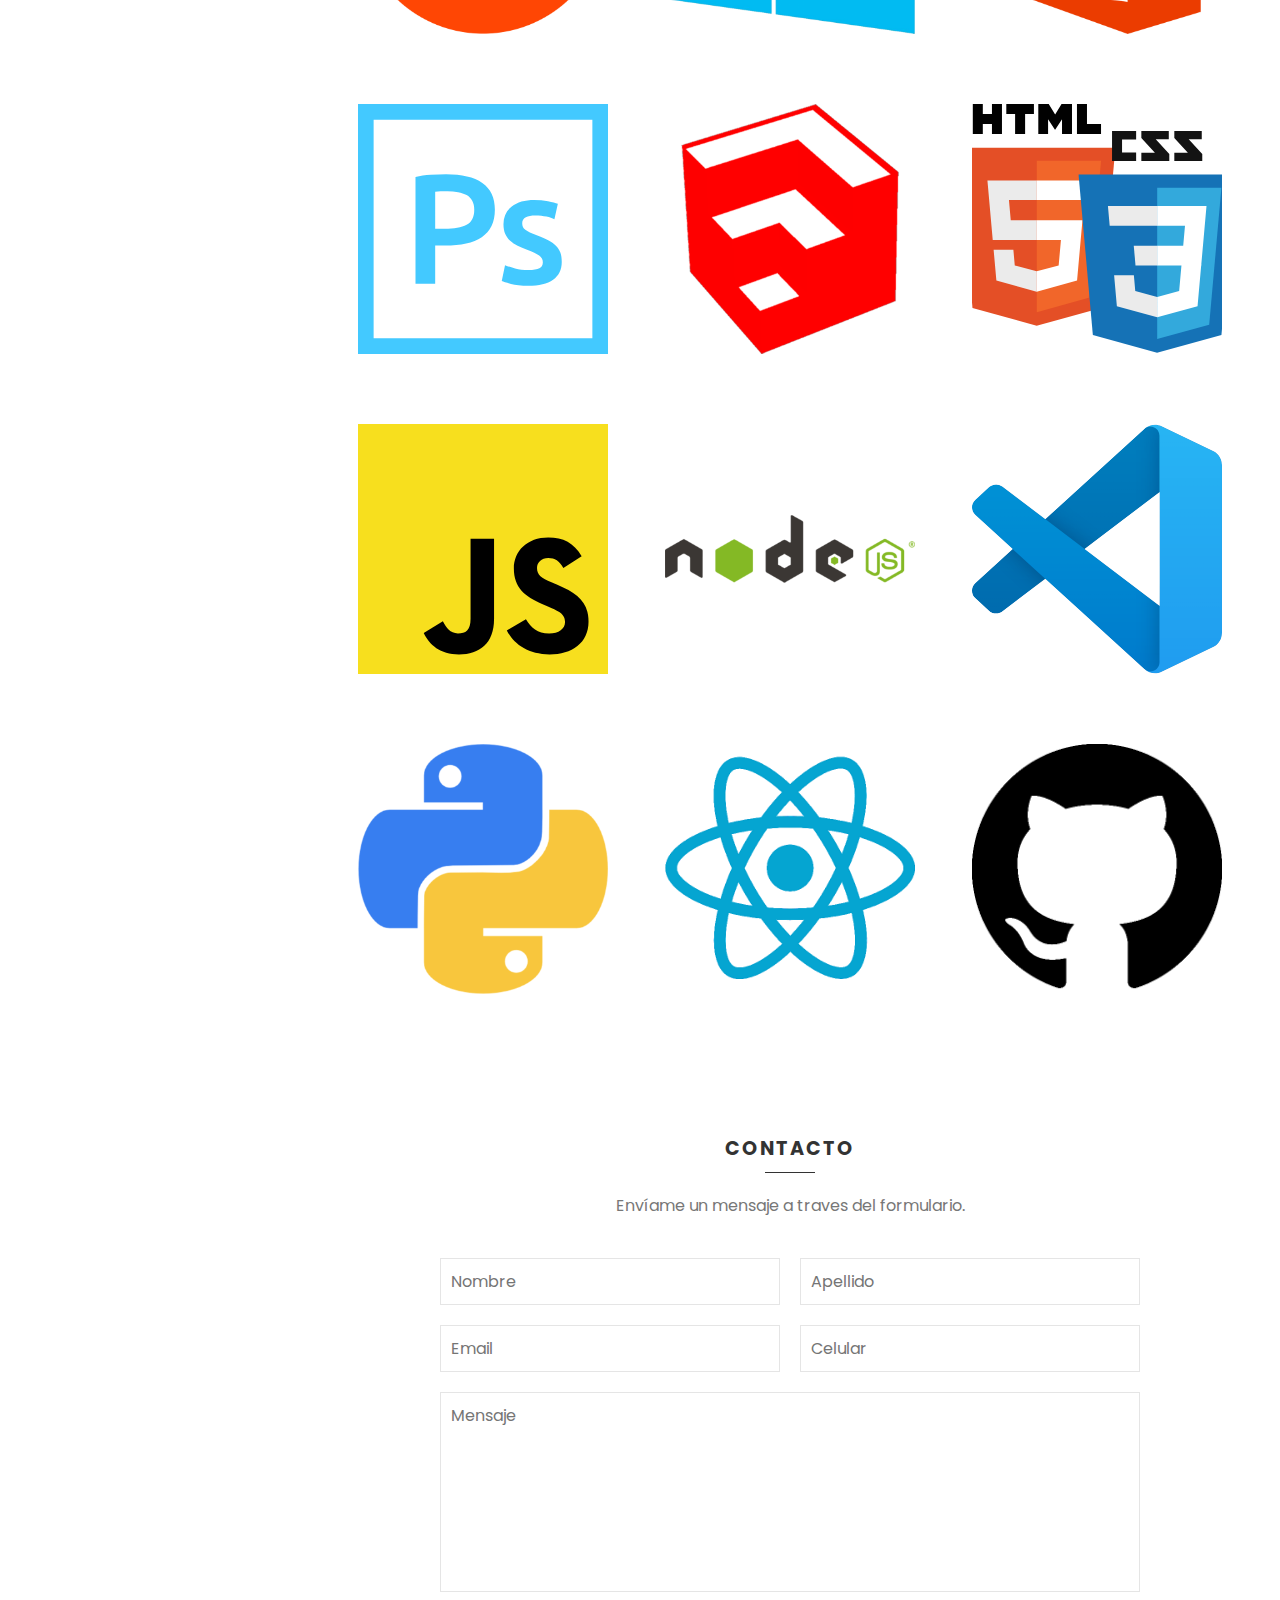
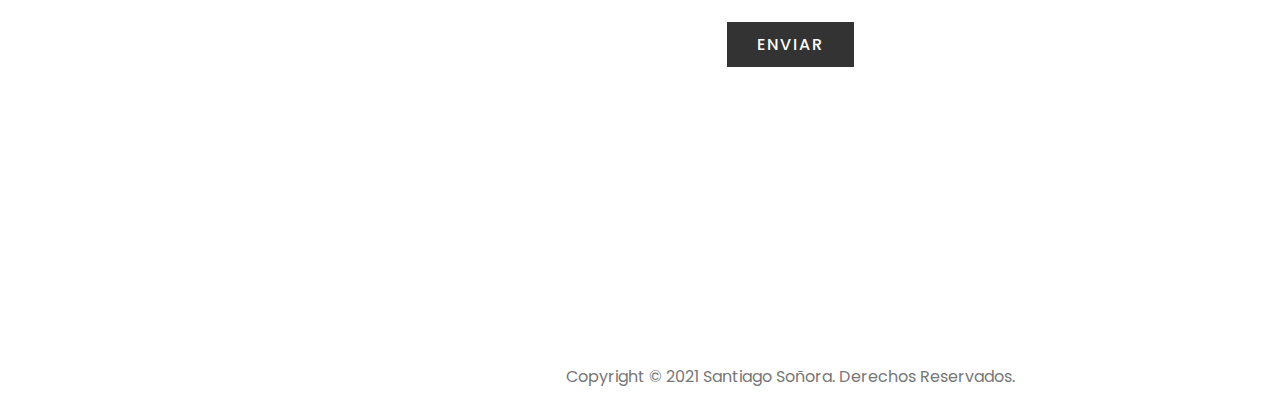
==== commit c6f0cec3: "Add files via upload" ====
--- a/Website/index.html
+++ b/Website/index.html
@@ -7,7 +7,7 @@
     <meta name="viewport" content="width=device-width, initial-scale=1.0">
     <title>Santiago Soñora</title>
     <link rel="stylesheet" href="https://cdnjs.cloudflare.com/ajax/libs/font-awesome/5.15.4/css/all.min.css" integrity="sha512-1ycn6IcaQQ40/MKBW2W4Rhis/DbILU74C1vSrLJxCq57o941Ym01SwNsOMqvEBFlcgUa6xLiPY/NS5R+E6ztJQ==" crossorigin="anonymous" referrerpolicy="no-referrer">
-    <link rel="stylesheet" href="https://cdnjs.cloudflare.com/ajax/libs/font-awesome/4.7.0/css/font-awesome.css" integrity="sha512-5A8nwdMOWrSz20fDsjczgUidUBR8liPYU+WymTZP1lmY9G6Oc7HlZv156XqnsgNUzTyMefFTcsFH/tnJE/+xBg==" crossorigin="anonymous" referrerpolicy="no-referrer">
+	<link rel="stylesheet" href="https://cdnjs.cloudflare.com/ajax/libs/font-awesome/4.7.0/css/font-awesome.css" integrity="sha512-5A8nwdMOWrSz20fDsjczgUidUBR8liPYU+WymTZP1lmY9G6Oc7HlZv156XqnsgNUzTyMefFTcsFH/tnJE/+xBg==" crossorigin="anonymous" referrerpolicy="no-referrer">
     <link rel="stylesheet" href="css/styles.css">
 </head>
 <body>
@@ -24,7 +24,7 @@
         </div>
         <div class="principal">
             <div class="superior">
-                <a href="#" class="logo">Codo a Codo</a>
+                <a href="#" class="logo">Santi Soñora</a>
                 <div class="toggle">
                     <i class="fa fa-bars" aria-hidden="true"></i>
                 </div>                
@@ -38,14 +38,14 @@
                     </div>
                     <h3>Santiago Soñora</h3>
                     <p>Full Stack Developer</p>
-                    <a href="CV/index.html" class="btn">Abrir CV</a>
+                    <a href="CV/" class="btn">Abrir CV</a>
                     <ul class="RedesSociales">
-                        <li><a href="https://www.facebook.com/sntgchns" title="Facebook"><i class="fab fa-facebook" aria-hidden="true"></i></a></li>
-                        <li><a href="https://github.com/sntgchns" title="GitHub"><i class="fab fa-github" aria-hidden="true"></i></a></li>
-                        <li><a href="https://twitter.com/santiagochinas" title="Twitter"><i class="fab fa-twitter" aria-hidden="true"></i></a></li>
-                        <li><a href="https://linkedin.com/in/sntgchns" title="LinkedIn"><i class="fab fa-linkedin" aria-hidden="true"></i></a></li>
-                        <li><a href="https://instagram.com/santiagochinas" title="Instagram"><i class="fab fa-instagram" aria-hidden="true"></i></a></li>
-                        <li><a href="https://wa.me/5492944960009" title="WhatsApp"><i class="fab fa-whatsapp" aria-hidden="true"></i></a></li>
+                        <li><a href="https://www.facebook.com/sntgchns" title="Facebook" target="_blank"><i class="fab fa-facebook" aria-hidden="true"></i></a></li>
+                        <li><a href="https://github.com/sntgchns" title="GitHub" target="_blank"><i class="fab fa-github" aria-hidden="true"></i></a></li>
+                        <li><a href="https://twitter.com/santiagochinas" title="Twitter" target="_blank"><i class="fab fa-twitter" aria-hidden="true"></i></a></li>
+                        <li><a href="https://linkedin.com/in/sntgchns" title="LinkedIn" target="_blank"><i class="fab fa-linkedin" aria-hidden="true"></i></a></li>
+                        <li><a href="https://instagram.com/santiagochinas" title="Instagram" target="_blank"><i class="fab fa-instagram" aria-hidden="true"></i></a></li>
+                        <li><a href="https://wa.me/5492944960009" title="WhatsApp" target="_blank"><i class="fab fa-whatsapp" aria-hidden="true"></i></a></li>
 						<li><a href="tel:+5492944960009" aria-label="Phone" title="Llamar" target="_blank"><i class="fa fa-mobile" aria-hidden="true"></i></a>
                     </ul>
                 </div>
@@ -221,8 +221,8 @@
                         <input type="text" id="apellido" class="apellido" name="apellido" placeholder="Apellido" required>
                     </div>
                     <div class="fila">
-                        <input type="email" id="email" class="email" name="email" placeholder="Email" required>
-                        <input type="number" id="celular" class="celular" name="celular" placeholder="Celular" required>
+                        <input type="email" id="email" class="email" name="email" placeholder="Email" required multiple>
+                        <input type="tel" id="celular" class="celular" name="celular" placeholder="Celular" required multiple>
                     </div>
                     <div class="fila2">
                         <textarea id="mensaje" class="mensaje" name="mensaje" placeholder="Mensaje" required></textarea>
@@ -233,10 +233,10 @@
                 </form>
             </section>
 
-            <!-- Copyright
+            <!-- Copyright -->
             <div class="copyright">
                 <p>Copyright © 2021 Santiago Soñora. Derechos Reservados.</p>
-            </div> -->
+            </div>
         </div>
     </div>
     <script>
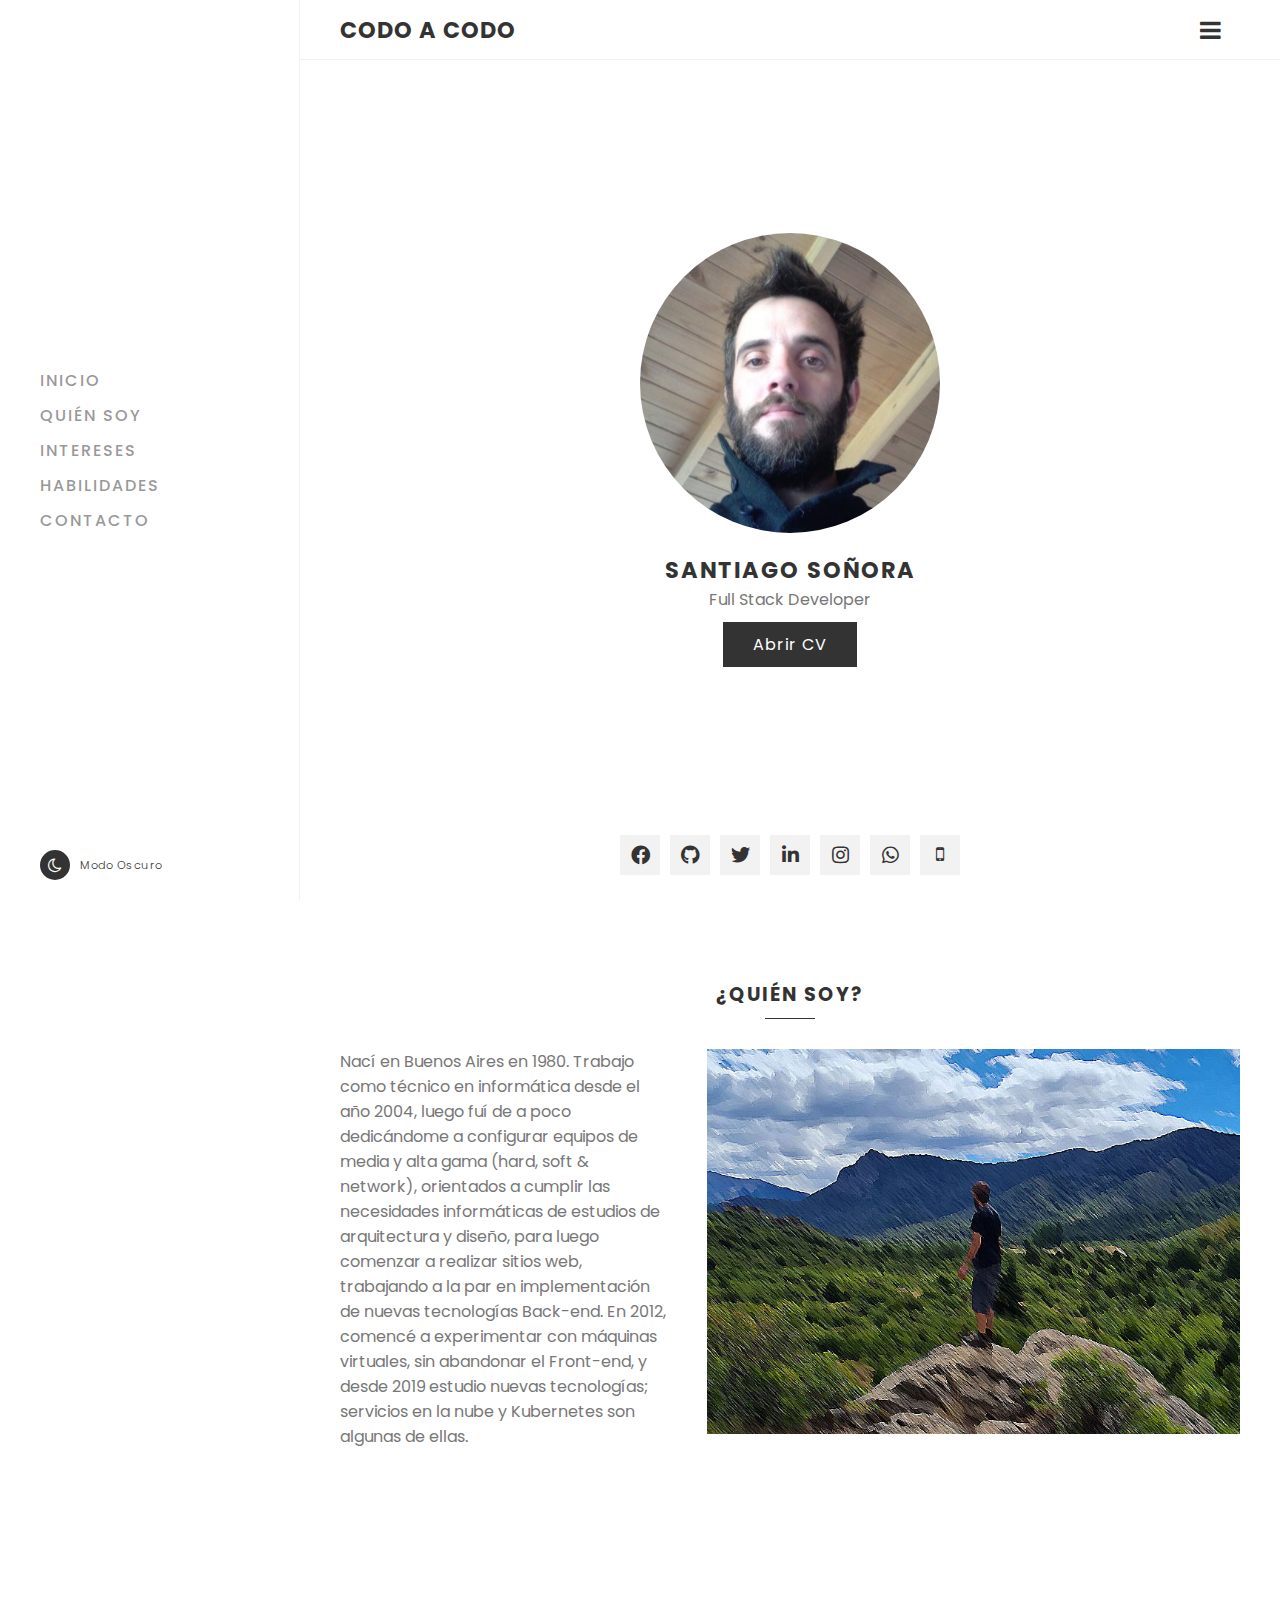
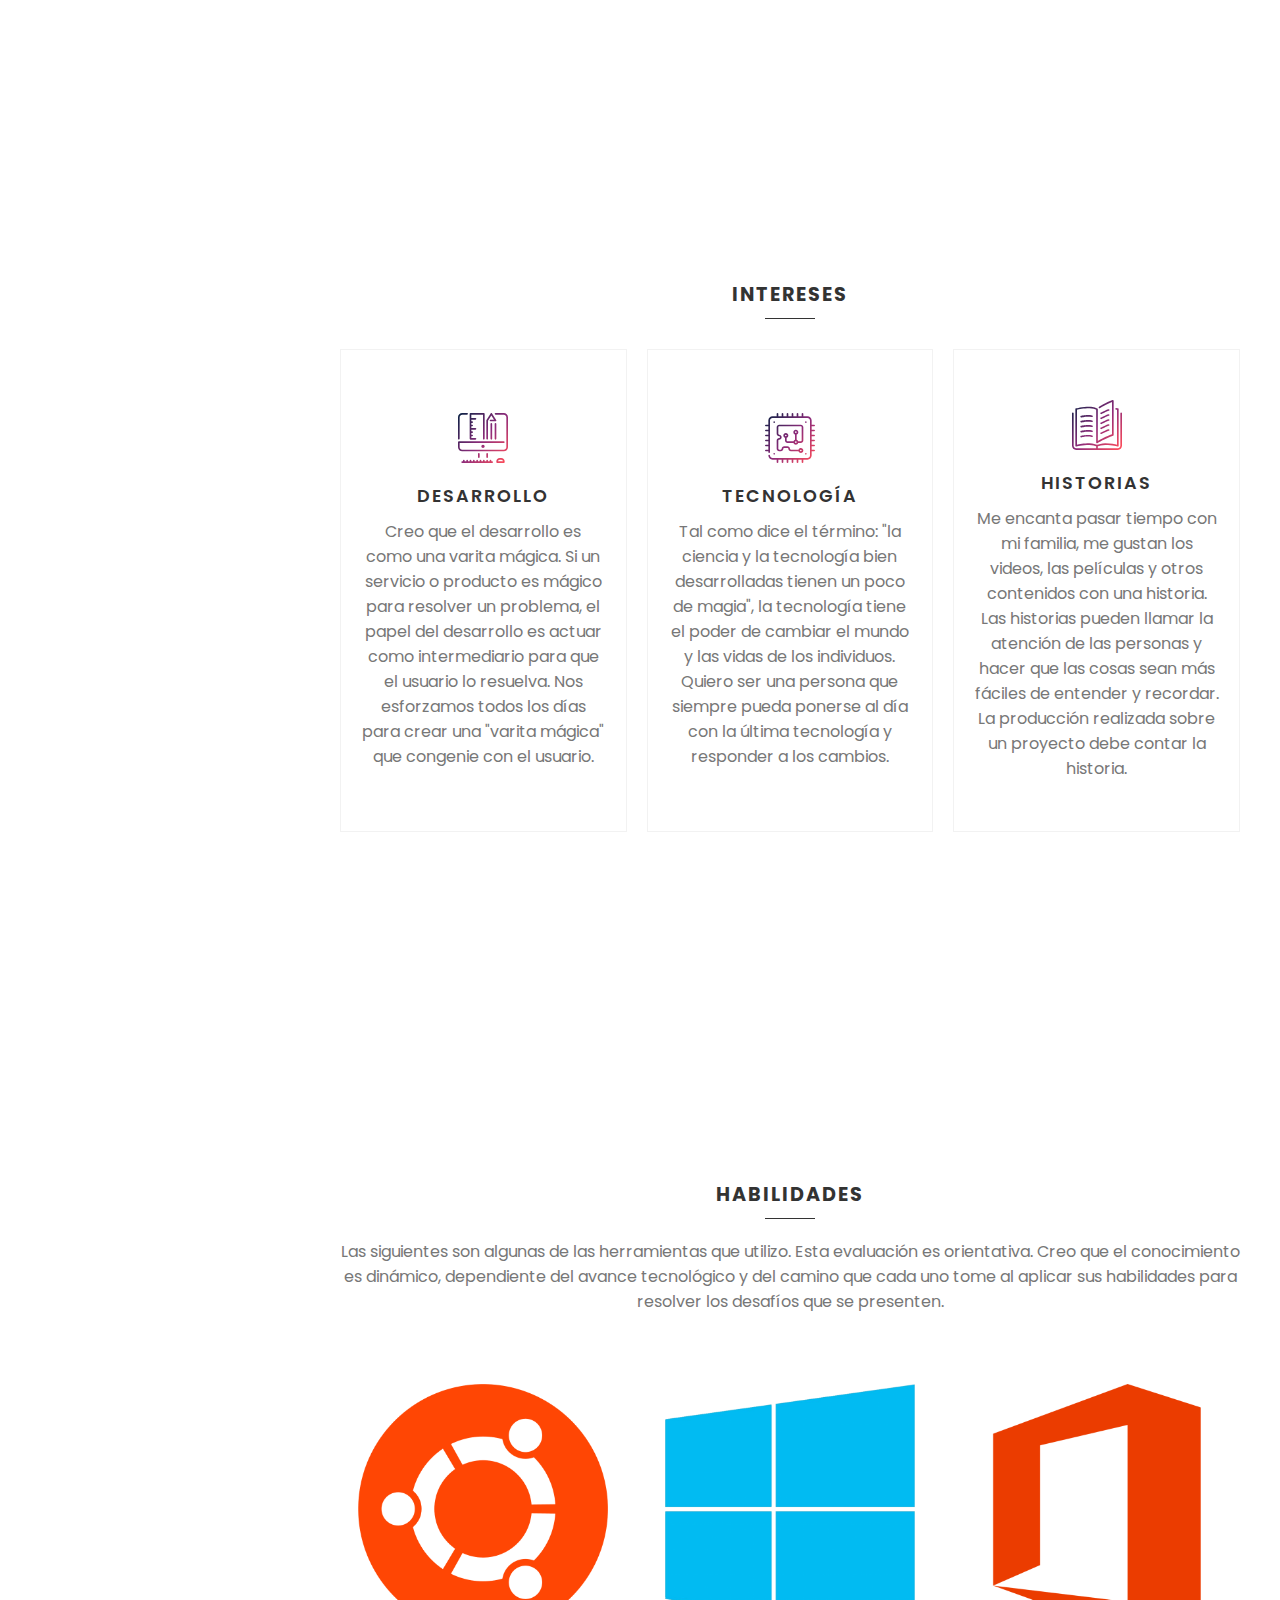
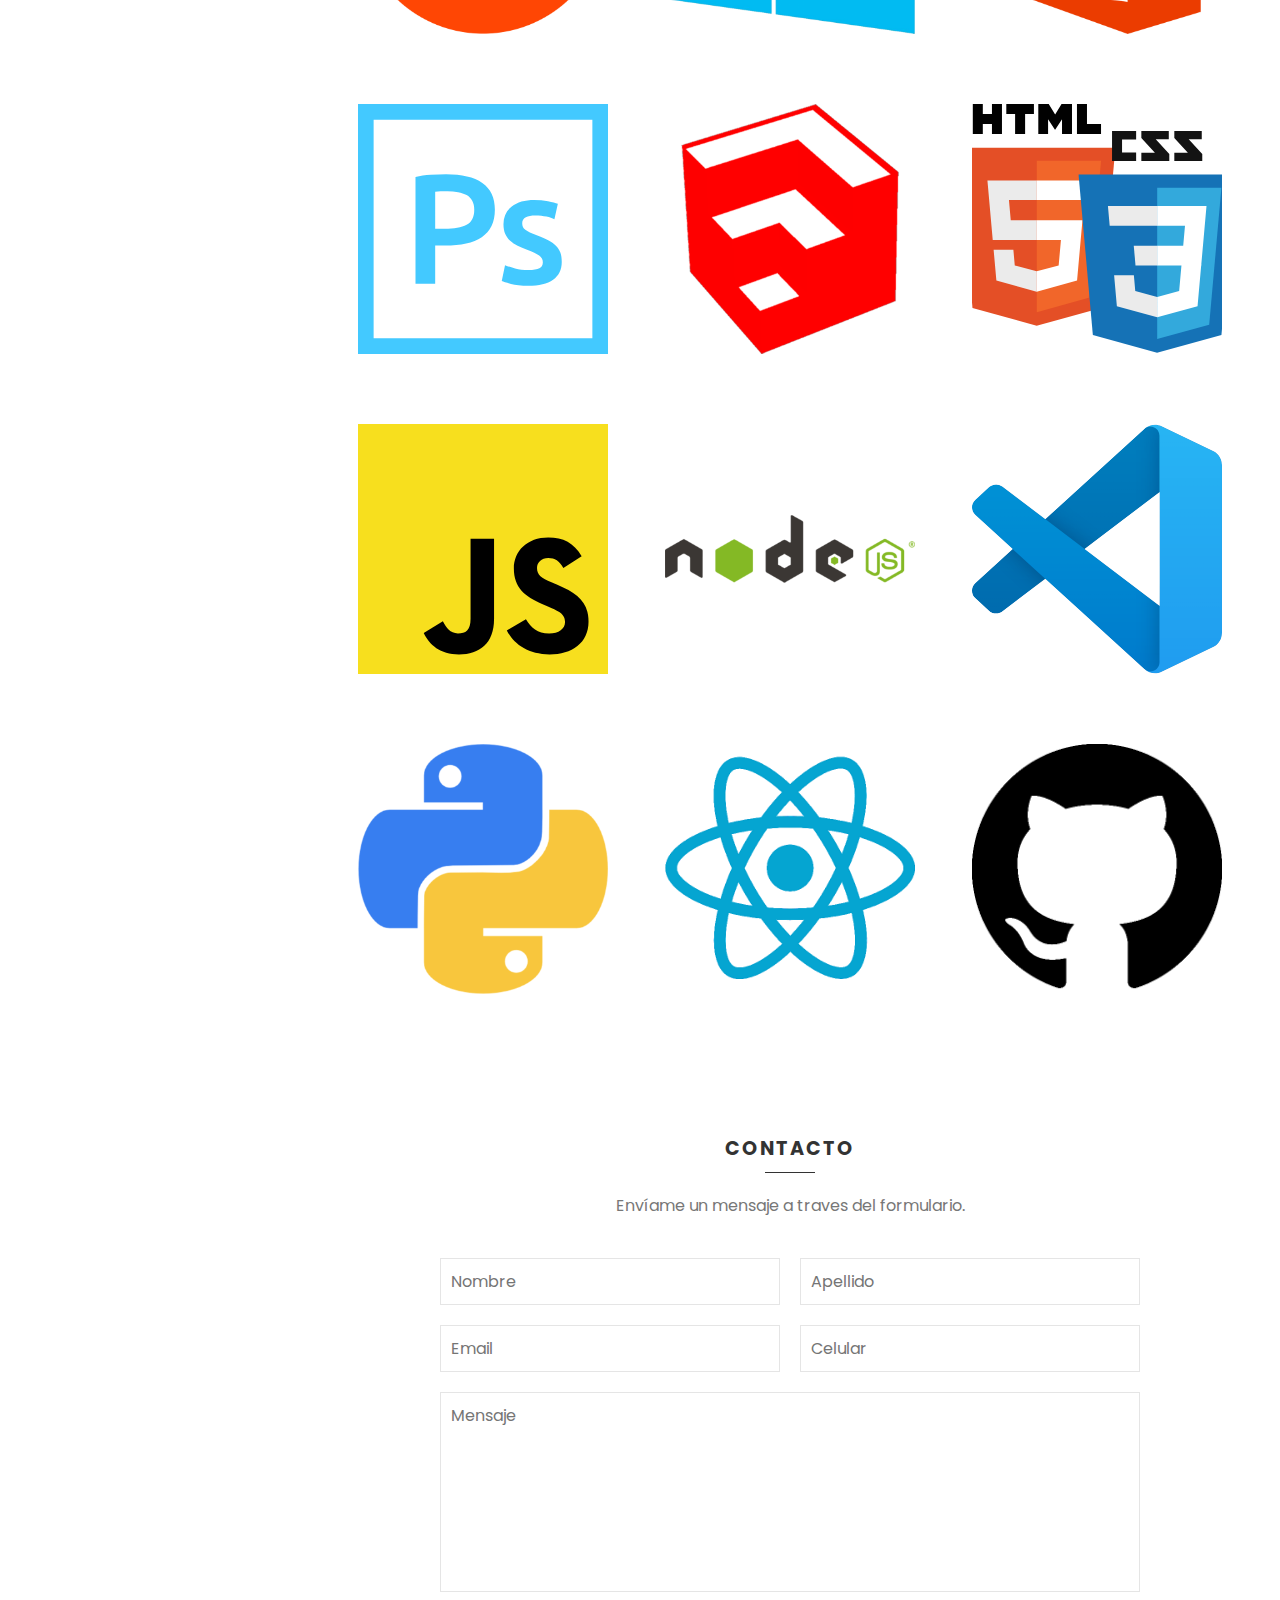
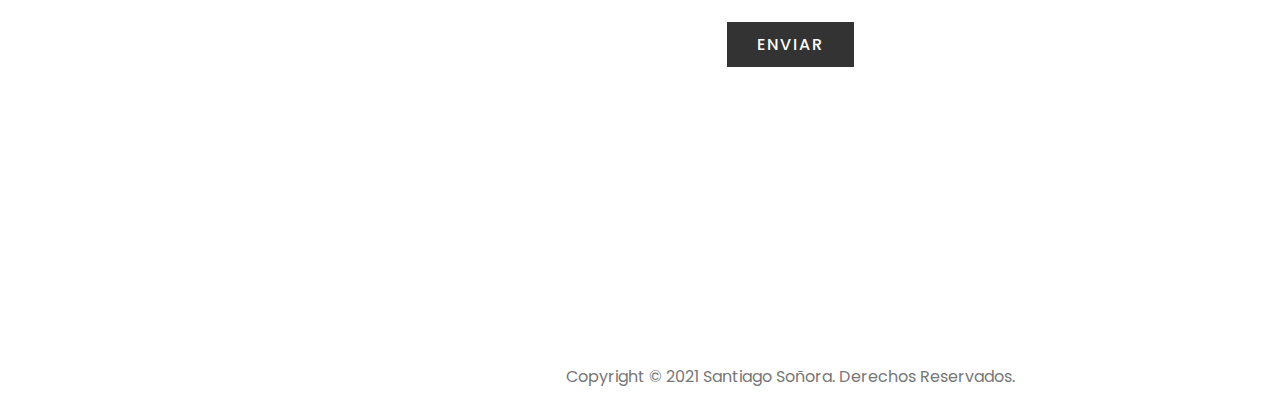
==== commit 368bfe91: "Update index.html" ====
--- a/Website/index.html
+++ b/Website/index.html
@@ -24,7 +24,7 @@
         </div>
         <div class="principal">
             <div class="superior">
-                <a href="#" class="logo">Santi Soñora</a>
+                <a href="#" class="logo">Codo a Codo</a>
                 <div class="toggle">
                     <i class="fa fa-bars" aria-hidden="true"></i>
                 </div>                
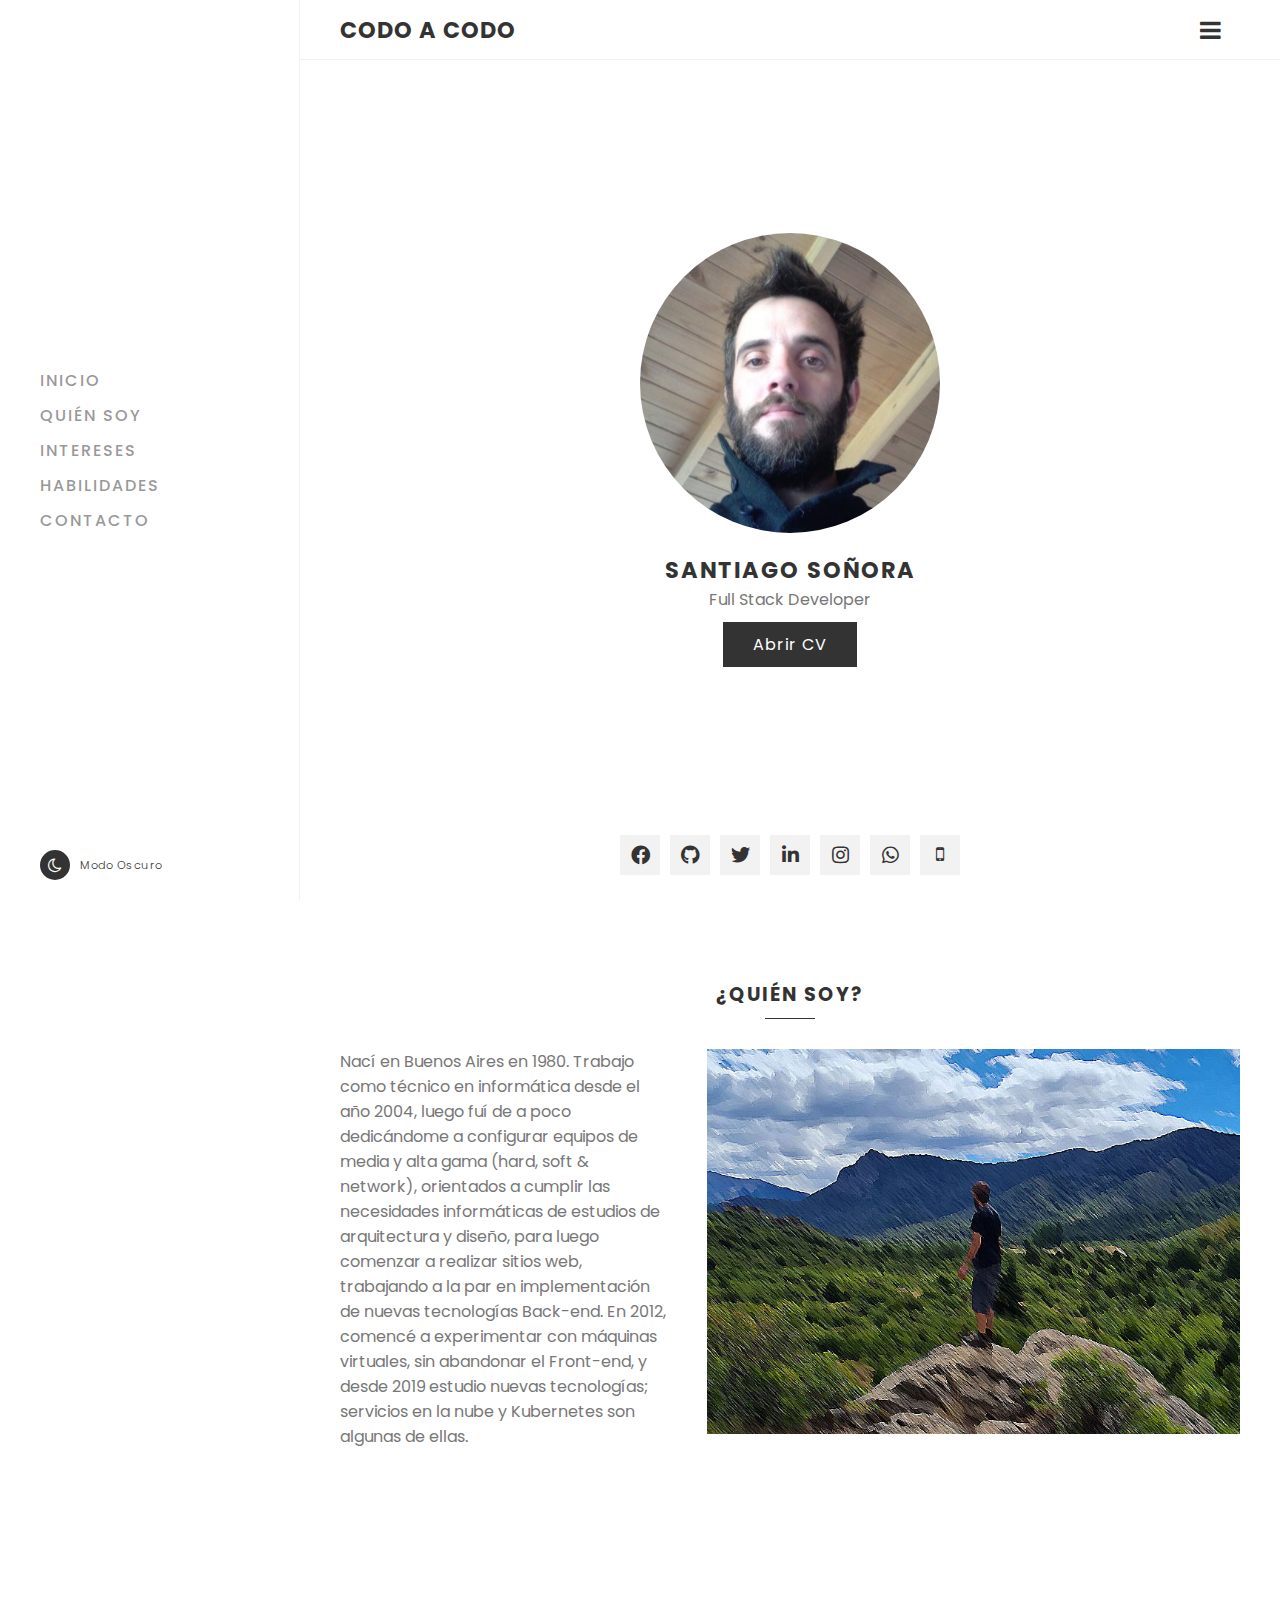
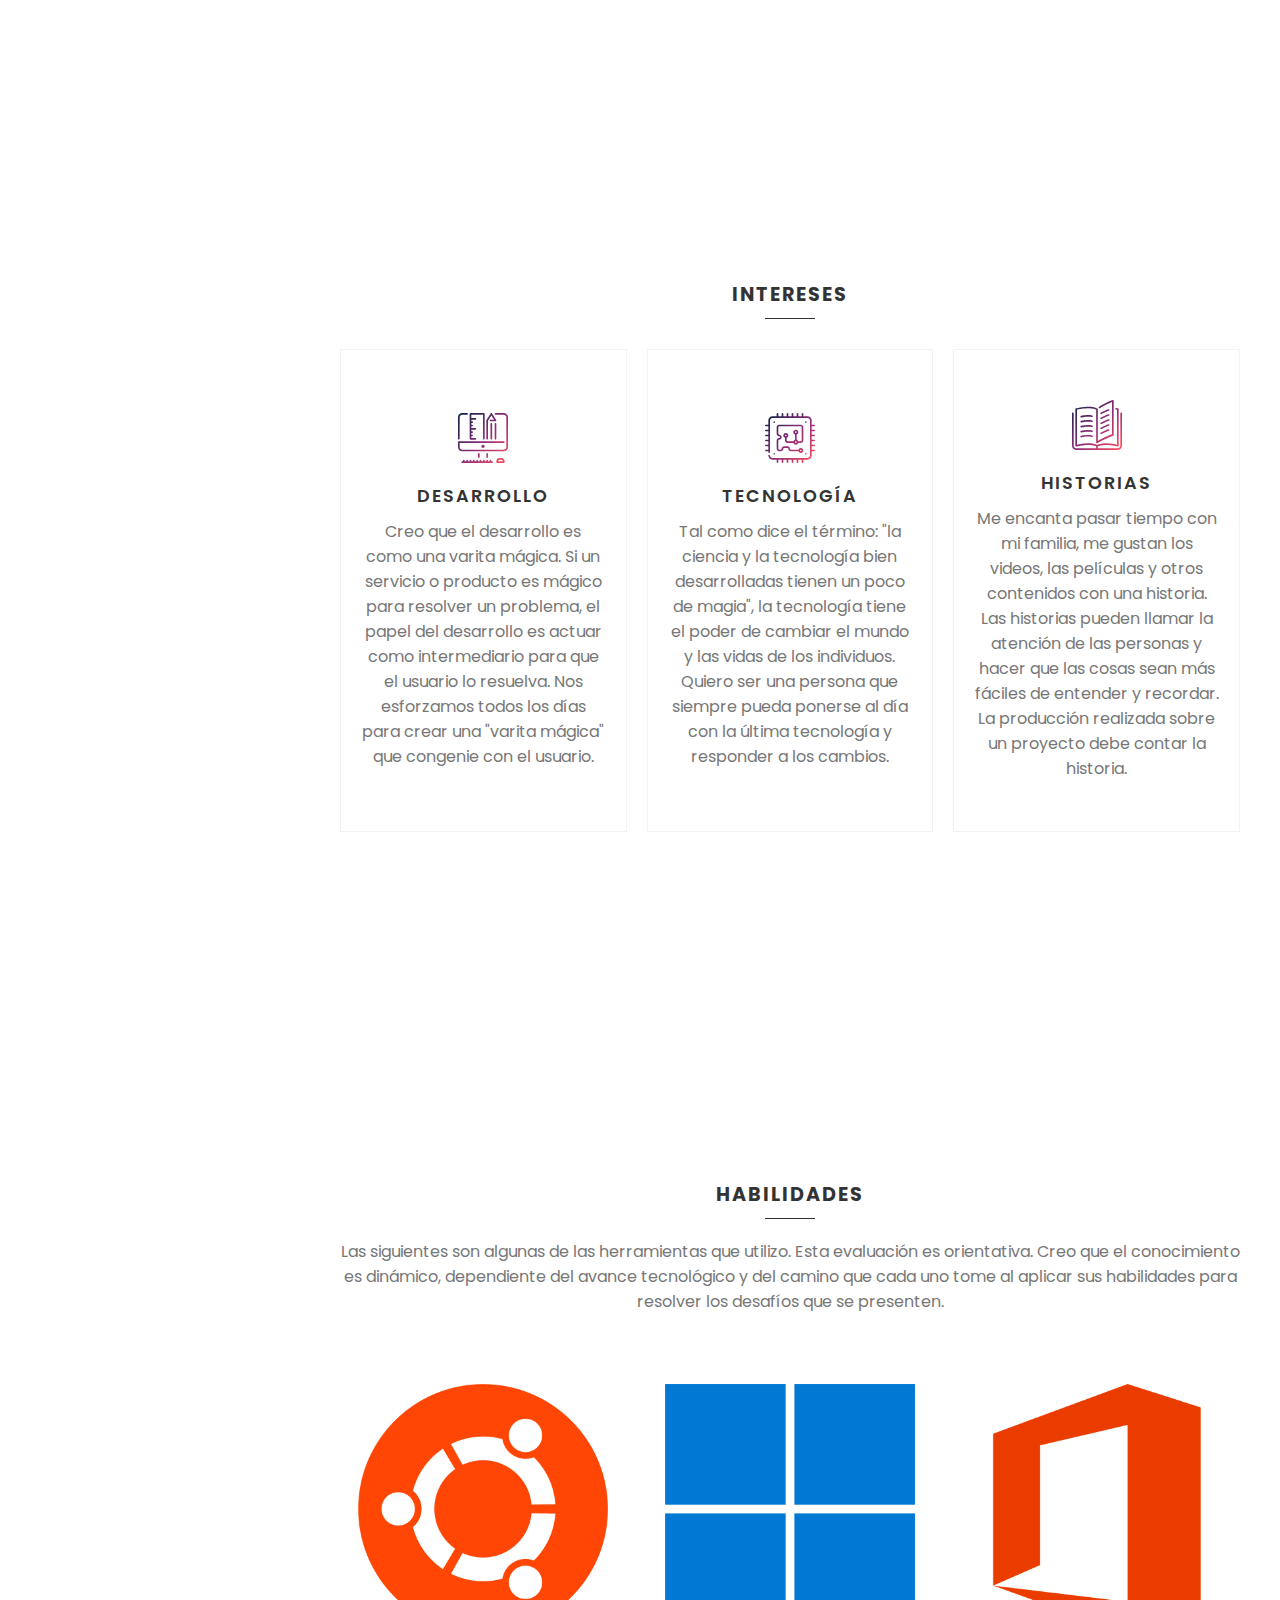
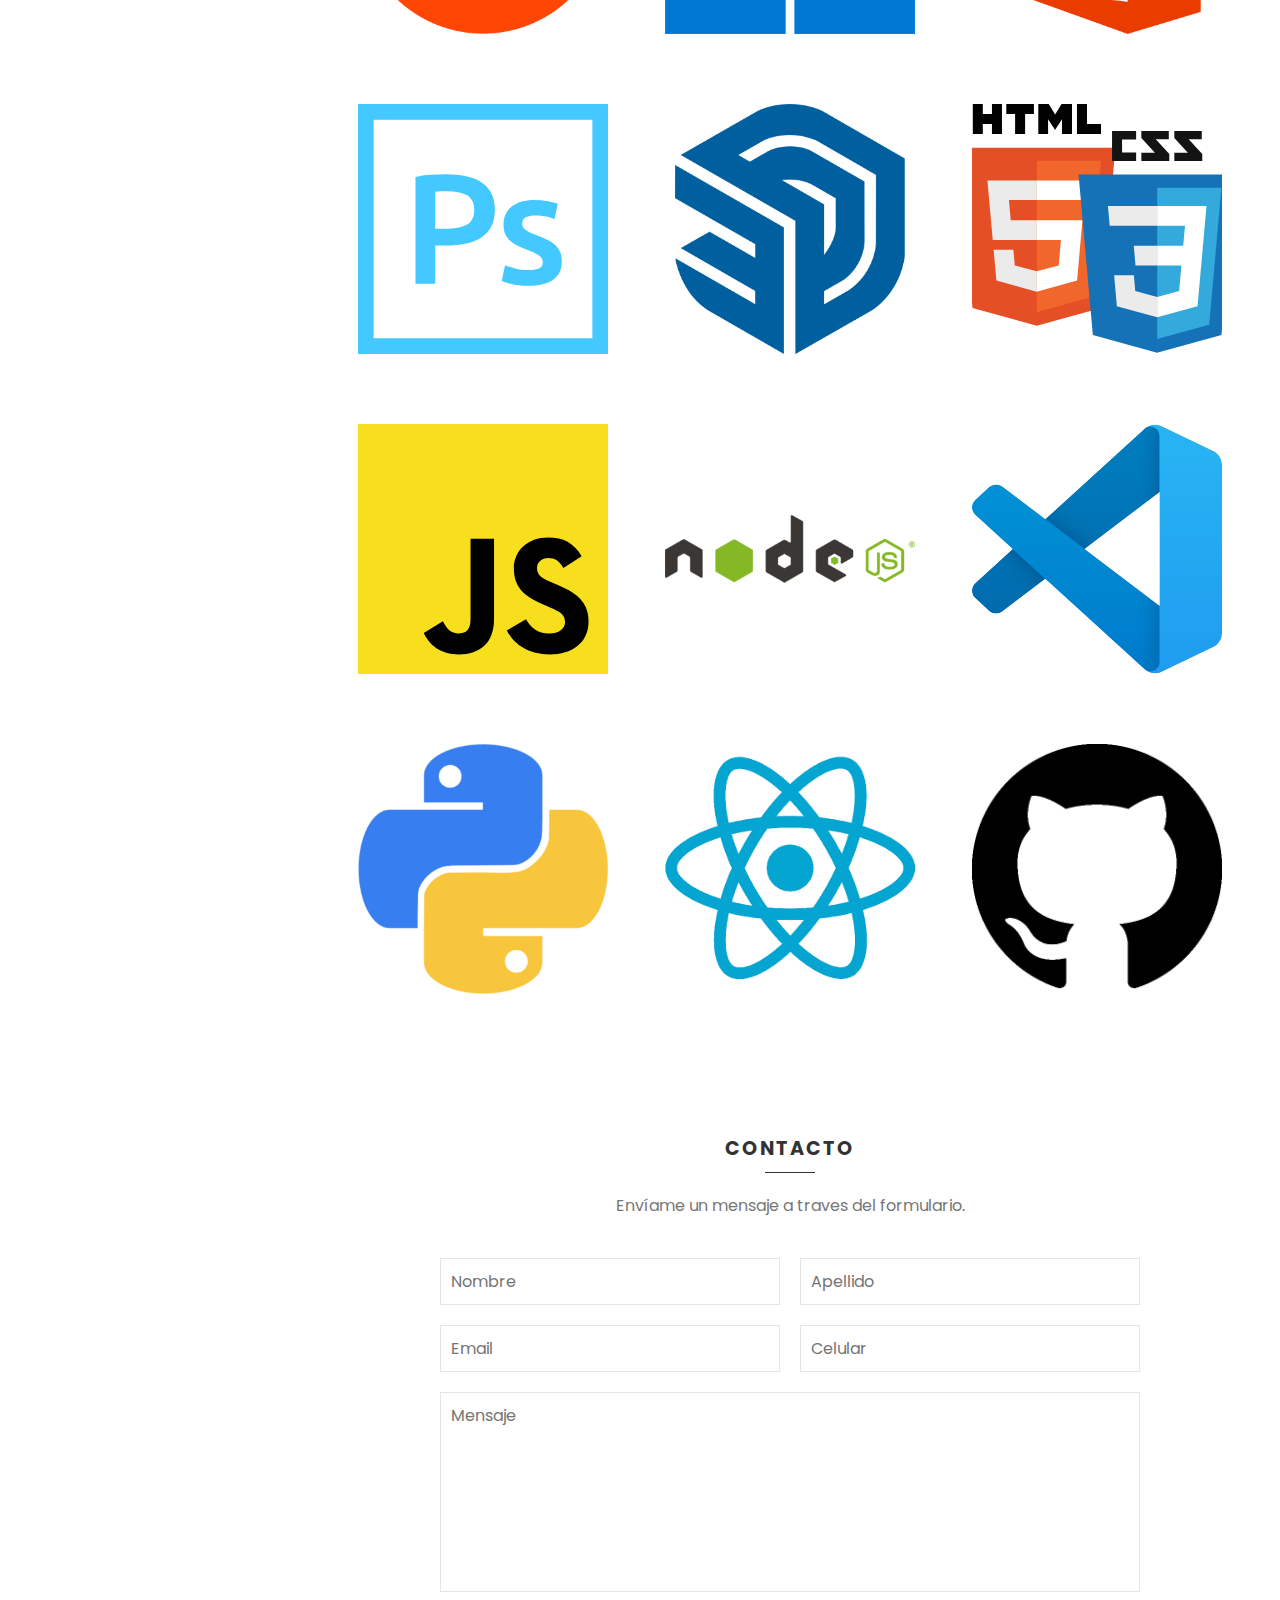
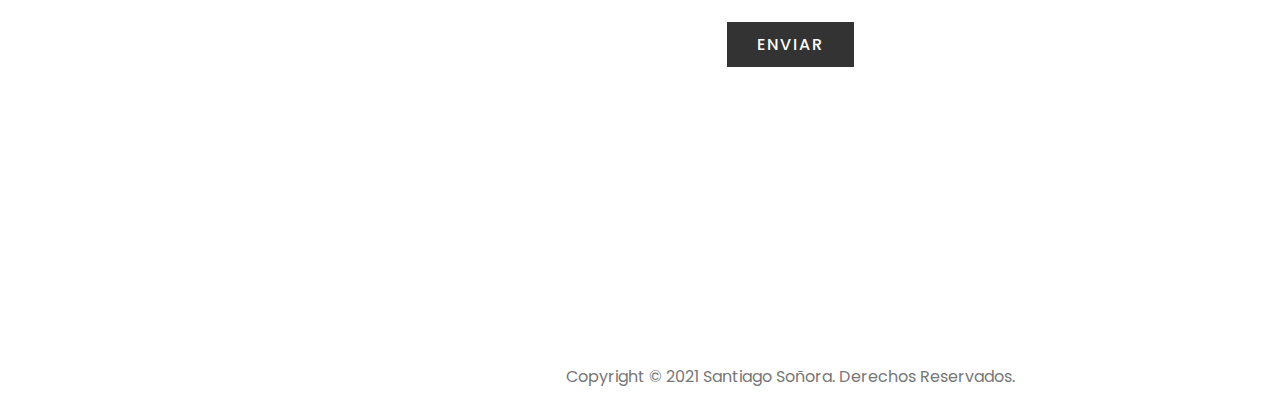
==== commit d3517221: "Update index.html" ====
--- a/Website/index.html
+++ b/Website/index.html
@@ -7,8 +7,9 @@
     <meta name="viewport" content="width=device-width, initial-scale=1.0">
     <title>Santiago Soñora</title>
     <link rel="stylesheet" href="https://cdnjs.cloudflare.com/ajax/libs/font-awesome/5.15.4/css/all.min.css" integrity="sha512-1ycn6IcaQQ40/MKBW2W4Rhis/DbILU74C1vSrLJxCq57o941Ym01SwNsOMqvEBFlcgUa6xLiPY/NS5R+E6ztJQ==" crossorigin="anonymous" referrerpolicy="no-referrer">
-	<link rel="stylesheet" href="https://cdnjs.cloudflare.com/ajax/libs/font-awesome/4.7.0/css/font-awesome.css" integrity="sha512-5A8nwdMOWrSz20fDsjczgUidUBR8liPYU+WymTZP1lmY9G6Oc7HlZv156XqnsgNUzTyMefFTcsFH/tnJE/+xBg==" crossorigin="anonymous" referrerpolicy="no-referrer">
+    <link rel="stylesheet" href="https://cdnjs.cloudflare.com/ajax/libs/font-awesome/4.7.0/css/font-awesome.css" integrity="sha512-5A8nwdMOWrSz20fDsjczgUidUBR8liPYU+WymTZP1lmY9G6Oc7HlZv156XqnsgNUzTyMefFTcsFH/tnJE/+xBg==" crossorigin="anonymous" referrerpolicy="no-referrer">
     <link rel="stylesheet" href="css/styles.css">
+    <script src="https://www.google.com/recaptcha/api.js" async defer></script>
 </head>
 <body>
     <div class="contenedor">
@@ -215,7 +216,7 @@
                     <h2>Contacto</h2>
                     <p>Envíame un mensaje a traves del formulario.</p>
                 </div>
-                <form action="enviar.php" class="formulario" method="post">
+                <form id="capform" action="enviar.php" class="formulario" method="post">
                     <div class="fila">
                         <input type="text" id="nombre" class="nombre" name="nombre" placeholder="Nombre" required>
                         <input type="text" id="apellido" class="apellido" name="apellido" placeholder="Apellido" required>
@@ -228,6 +229,7 @@
                         <textarea id="mensaje" class="mensaje" name="mensaje" placeholder="Mensaje" required></textarea>
                     </div>
                     <div class="fila2">
+					<div id='recaptcha' class="g-recaptcha" data-sitekey="6LeWuNsdAAAAADcxyfSU5dlQEMzxI9Xm3KnQP6zh" data-callback="onCompleted" data-size="invisible"></div>
                         <input type="submit" class="btn" value="Enviar">
                     </div>
                 </form>
@@ -239,6 +241,22 @@
             </div>
         </div>
     </div>
+	<script>
+  	  document.getElementById("capform").addEventListener("submit", function(event) {
+      	  console.log('form enviado.');	
+      	  if (!grecaptcha.getResponse()) {
+      	      console.log('captcha aún incompleto.');	
+        	    event.preventDefault(); //evita enviar el formulario antes de que se complete el captcha
+        	    grecaptcha.execute();
+        	} else {
+        	    console.log('form enviado.');
+        	}
+    	});	
+    	onCompleted = function() {
+        	console.log('captcha completo.');
+        	document.getElementById("capform").submit();
+    	}
+    </script>
     <script>
         let toggle = document.querySelector('.toggle');
         let superior = document.querySelector('.superior');
--- a/Website/css/styles.css
+++ b/Website/css/styles.css
@@ -366,6 +366,10 @@
     margin: 30px auto;
     transform: translateY(0);
     transition: 0.5s ease-in-out;
+}
+.oscuro .habilidades .contenido .habBx .imgBx
+{
+    filter: drop-shadow(0px 0px 10px #222);
 }
 .habilidades .contenido .habBx:hover .imgBx
 {
@@ -739,5 +743,9 @@
         left: 0;
         padding: 0 20px;
     }
+    .tema
+    {
+        bottom: 66px;
+    }
 }
         
